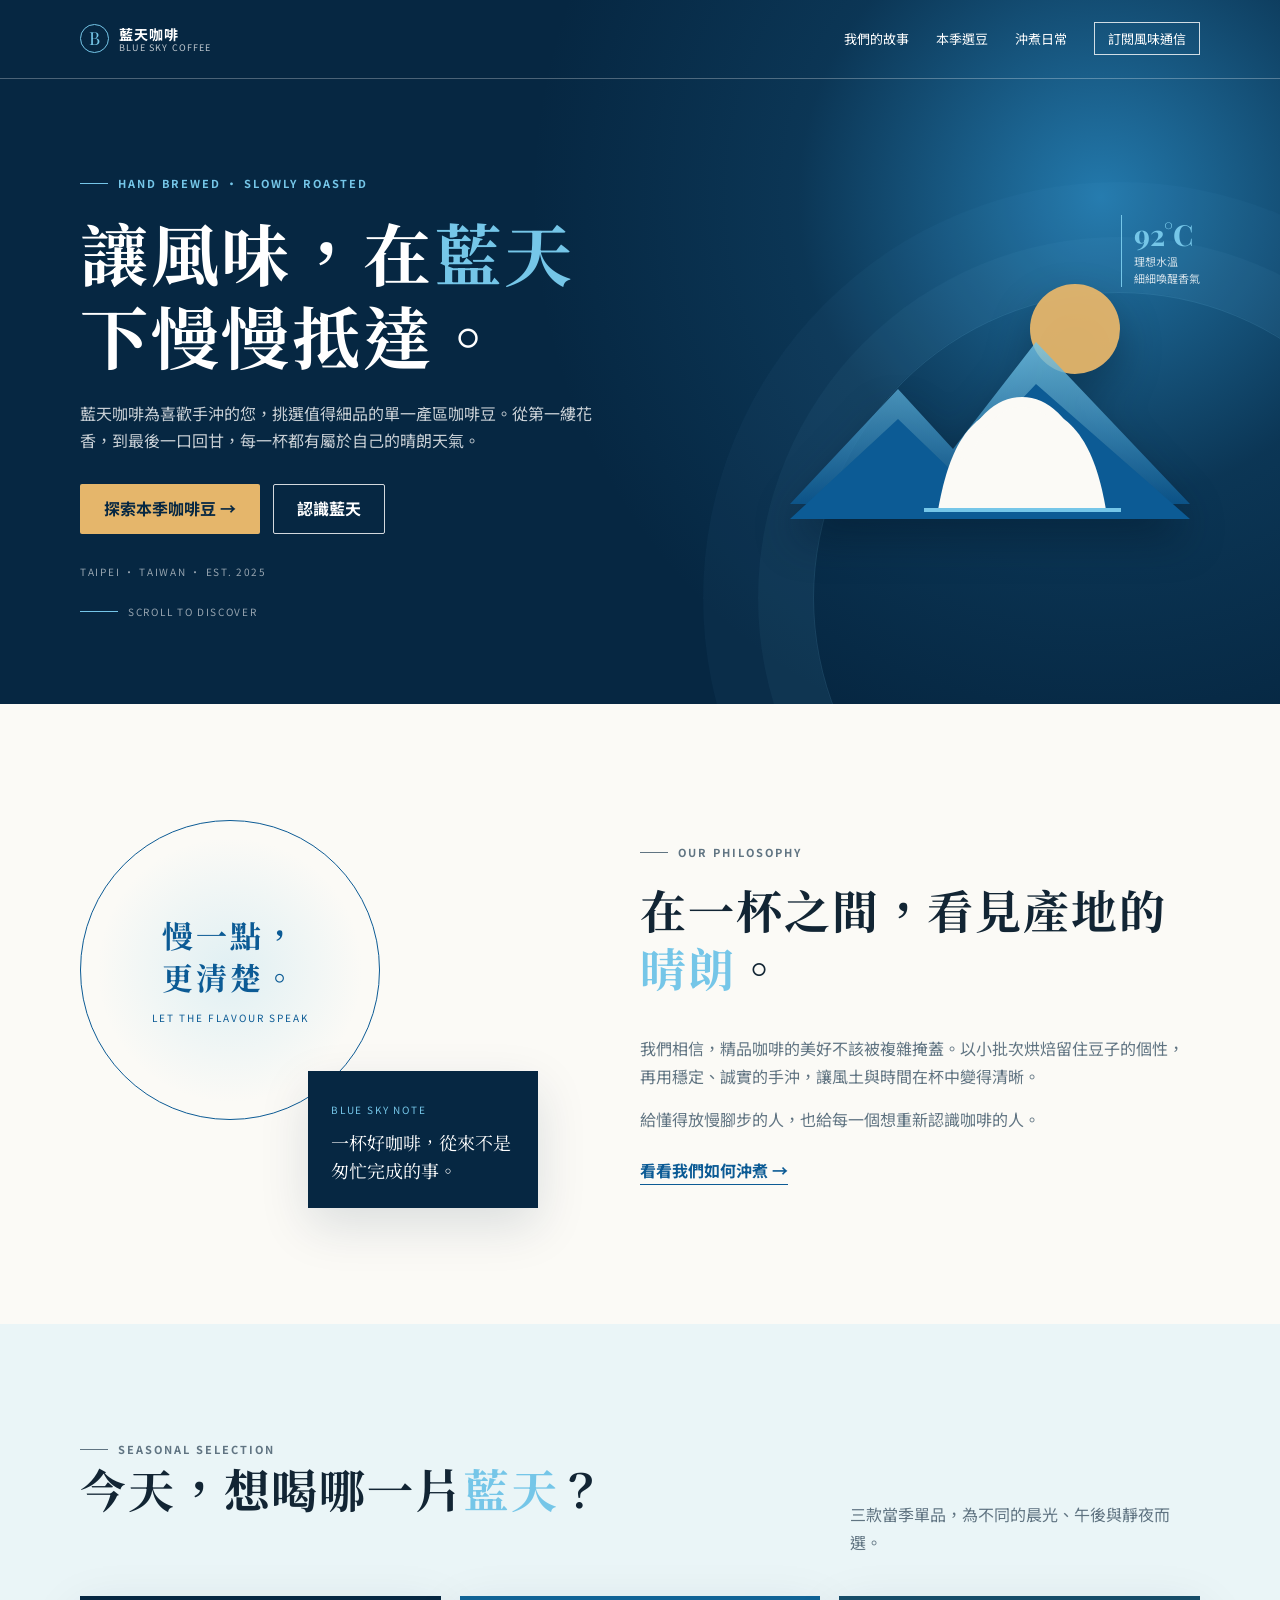
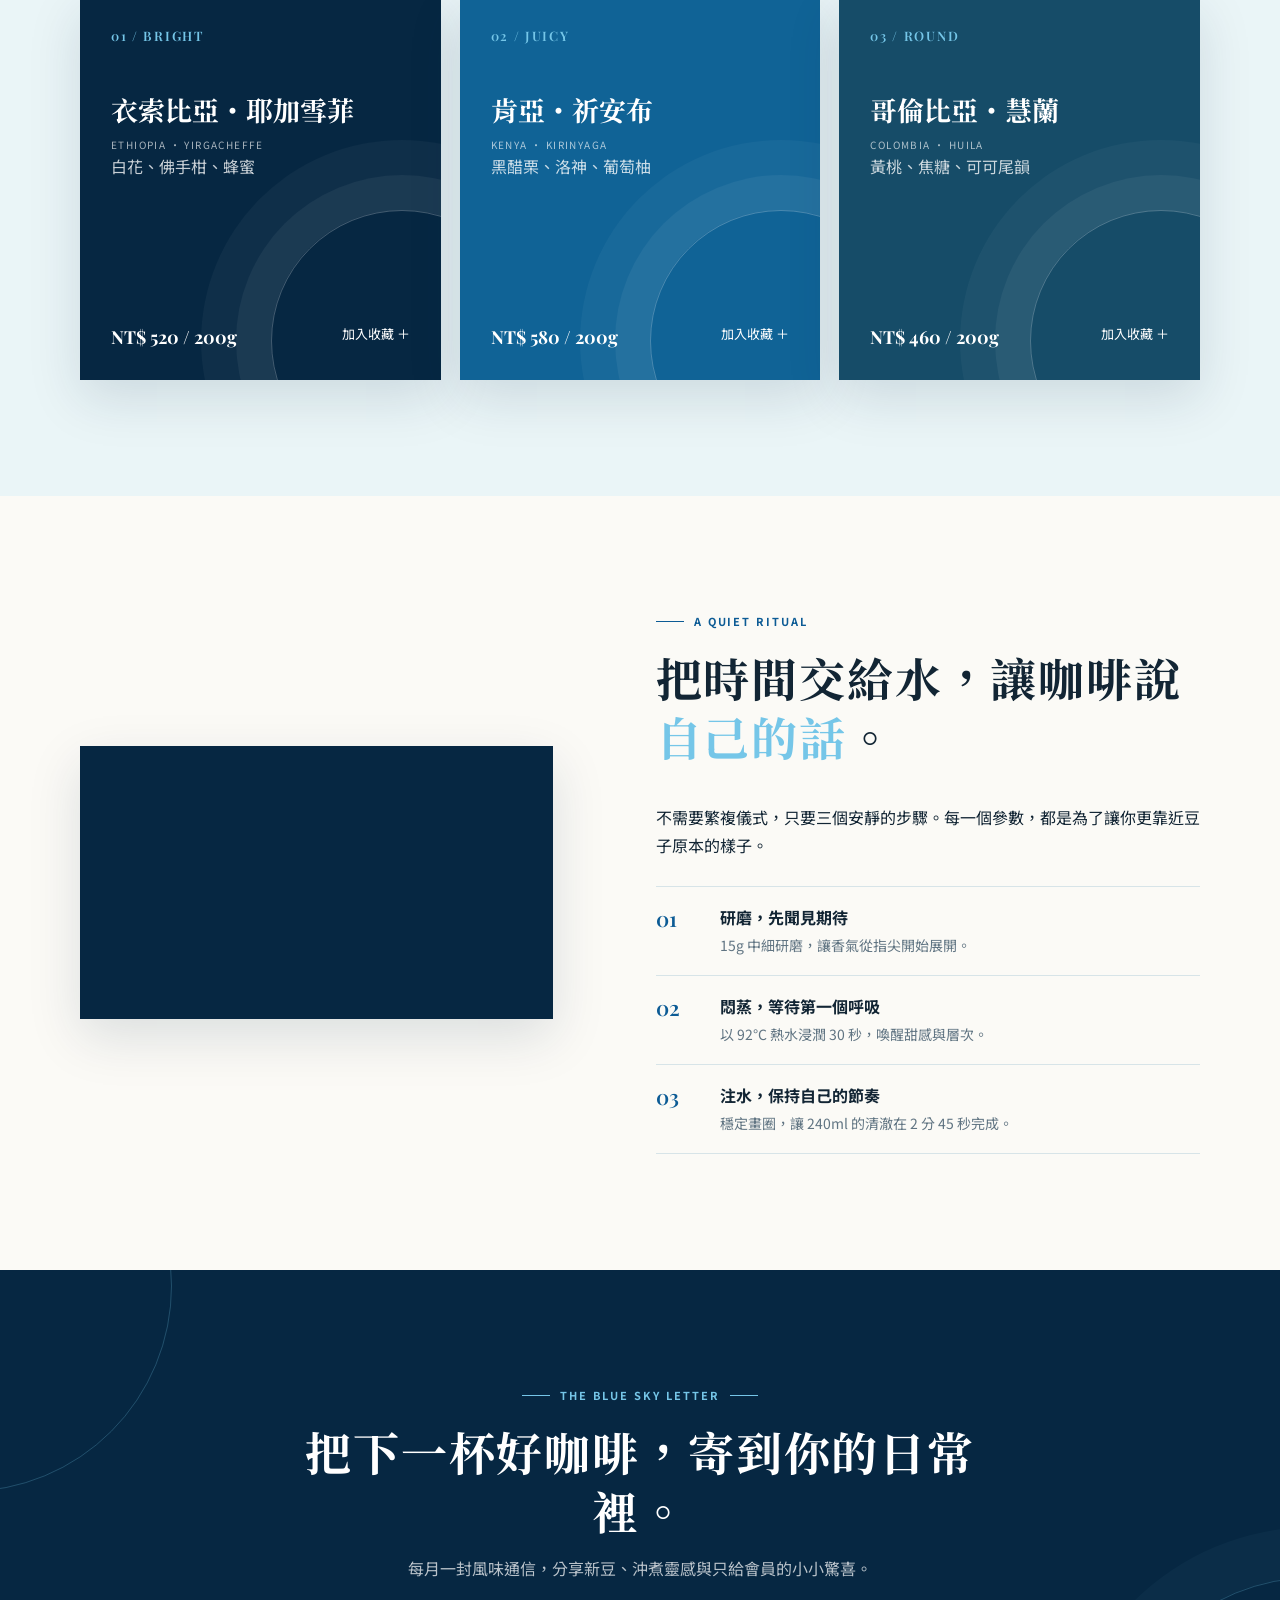
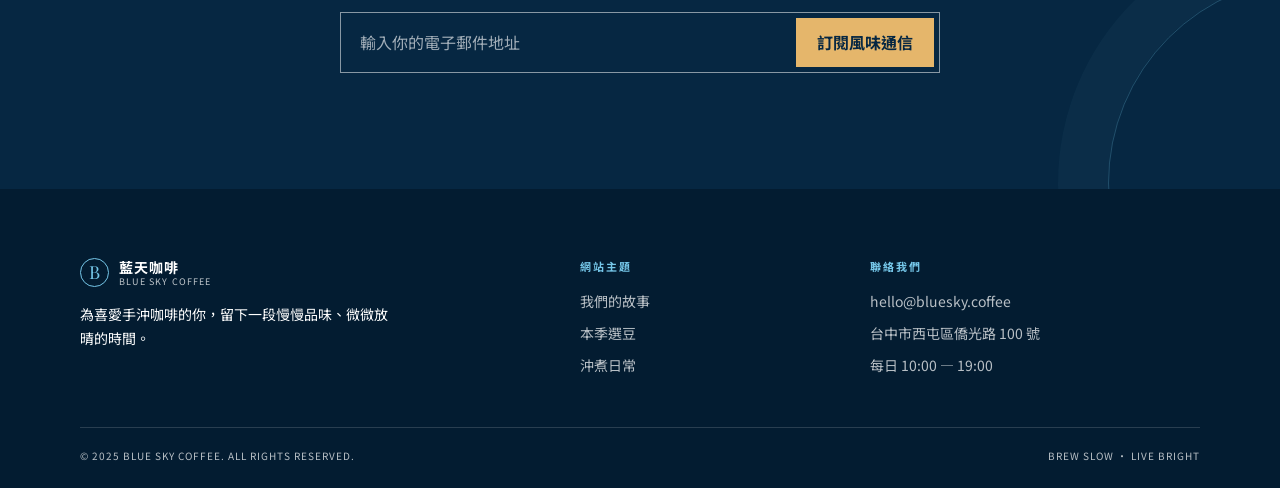
==== onepage3/index.html @ fba428c6 "Initial commit" ====
<!doctype html>
<html lang="zh-Hant">
<head>
  <meta charset="UTF-8">
  <meta name="viewport" content="width=device-width, initial-scale=1.0">
  <meta name="description" content="藍天咖啡，為手沖咖啡愛好者挑選當季精品咖啡豆，讓每一杯都清澈、明亮、值得細品。">
  <title>藍天咖啡｜讓風味，慢慢抵達</title>
  <link rel="preconnect" href="https://fonts.googleapis.com">
  <link rel="preconnect" href="https://fonts.gstatic.com" crossorigin>
  <link href="https://fonts.googleapis.com/css2?family=Noto+Sans+TC:wght@400;500;700&family=Noto+Serif+TC:wght@600;700;900&family=Playfair+Display:wght@600;700&display=swap" rel="stylesheet">
  <style>
    :root{--navy:#062742;--blue:#0c5b95;--sky:#75c6e8;--mist:#eaf5f7;--cream:#fbfaf6;--ink:#122534;--muted:#607482;--line:#d7e4e8;--sand:#e5b66b;--shadow:0 18px 50px rgba(6,39,66,.13)}
    *{box-sizing:border-box} html{scroll-behavior:smooth} body{margin:0;background:var(--cream);color:var(--ink);font-family:"Noto Sans TC",sans-serif;font-size:16px;line-height:1.7} a{color:inherit;text-decoration:none} button,input{font:inherit} button{cursor:pointer} .wrap{width:min(1120px,calc(100% - 48px));margin:auto} :focus-visible{outline:3px solid var(--sky);outline-offset:4px}
    header{position:absolute;z-index:10;top:0;left:0;width:100%;border-bottom:1px solid rgba(255,255,255,.28)} nav{height:78px;display:flex;align-items:center;justify-content:space-between;gap:25px}.brand{display:flex;align-items:center;gap:10px;color:#fff;line-height:1.2}.brand-mark{display:grid;place-items:center;width:29px;height:29px;border:1px solid var(--sky);border-radius:50%;font-family:"Playfair Display",serif;color:var(--sky);font-size:18px}.brand strong{font-size:14px;letter-spacing:.08em}.brand small{display:block;font-size:9px;letter-spacing:.13em;color:rgba(255,255,255,.75)}.nav-links{display:flex;align-items:center;gap:27px;list-style:none;margin:0;padding:0;color:#fff;font-size:13px}.nav-links a:not(.nav-cta){position:relative}.nav-links a:not(.nav-cta):after{content:"";position:absolute;right:0;bottom:-7px;width:0;height:1px;background:var(--sky);transition:width .25s}.nav-links a:not(.nav-cta):hover:after{width:100%;left:0}.nav-cta{border:1px solid rgba(255,255,255,.8);padding:6px 13px;transition:.25s}.nav-cta:hover{background:#fff;color:var(--navy)}.menu-toggle{display:none;border:0;background:transparent;color:#fff;font-size:25px}
    .hero{min-height:704px;padding:122px 0 72px;background:radial-gradient(circle at 86% 28%,#2379ac 0,rgba(35,121,172,.18) 25%,transparent 47%),var(--navy);color:#fff;overflow:hidden;position:relative}.hero:after{content:"";position:absolute;right:-145px;bottom:-200px;width:610px;height:610px;border:1px solid rgba(117,198,232,.16);border-radius:50%;box-shadow:0 0 0 55px rgba(117,198,232,.05),0 0 0 110px rgba(117,198,232,.035)}.hero-grid{display:grid;grid-template-columns:1.02fr .98fr;align-items:center;gap:45px;min-height:510px;position:relative;z-index:1}.eyebrow{display:flex;align-items:center;gap:10px;margin:0 0 18px;color:var(--blue);font-size:11px;font-weight:700;letter-spacing:.18em}.eyebrow:before{content:"";width:28px;height:1px;background:currentColor}.hero .eyebrow{color:var(--sky)}h1,h2,h3,p{margin-top:0}.hero h1{max-width:650px;margin-bottom:23px;font-family:"Noto Serif TC",serif;font-size:clamp(42px,5.5vw,68px);line-height:1.22;letter-spacing:.04em}.sky-text{color:var(--sky)}.hero-lede{max-width:535px;color:rgba(255,255,255,.78);margin-bottom:30px}.hero-actions{display:flex;flex-wrap:wrap;gap:13px}.button{display:inline-flex;justify-content:center;align-items:center;min-height:50px;padding:10px 23px;border:1px solid transparent;border-radius:2px;font-weight:700;transition:transform .2s,background .2s,color .2s}.button:hover{transform:translateY(-2px)}.button.primary{background:var(--sand);color:var(--navy)}.button.secondary{border-color:rgba(255,255,255,.82);color:#fff}.button.secondary:hover{background:#fff;color:var(--navy)}.origin{margin:29px 0 0;color:rgba(255,255,255,.58);font-size:10px;letter-spacing:.17em}.scroll-note{position:absolute;bottom:2px;display:flex;align-items:center;gap:10px;color:rgba(255,255,255,.58);font-size:10px;letter-spacing:.17em}.scroll-note:before{content:"";width:38px;height:1px;background:var(--sky)}.hero-art{height:420px;position:relative}.hero-art img{position:absolute;width:400px;height:300px;right:10px;bottom:28px;object-fit:contain;filter:drop-shadow(0 20px 20px rgba(1,19,34,.38));}.temp-note{position:absolute;right:0;top:48px;border-left:1px solid var(--sky);padding-left:12px;color:rgba(255,255,255,.8);font-size:11px;line-height:1.55}.temp-note b{font:700 29px "Playfair Display",serif;color:var(--sky)}
    section:not(.hero){padding:116px 0}.section-title{font:700 clamp(30px,4vw,46px)/1.28 "Noto Serif TC",serif;letter-spacing:.04em}.story-grid,.brew-grid{display:grid;grid-template-columns:.9fr 1.1fr;align-items:center;gap:clamp(45px,8vw,105px)}.seal-stage{height:388px;position:relative}.seal{display:grid;place-content:center;width:300px;height:300px;border:1px solid var(--blue);border-radius:50%;background:radial-gradient(circle,rgba(117,198,232,.2),transparent 63%);color:var(--blue);text-align:center}.seal b{font:700 31px/1.35 "Noto Serif TC",serif;letter-spacing:.1em}.seal span{margin-top:12px;font-size:10px;letter-spacing:.2em}.sky-note{position:absolute;right:0;bottom:0;width:230px;padding:23px;background:var(--navy);color:#fff;box-shadow:var(--shadow)}.sky-note small{color:var(--sky);font-size:10px;letter-spacing:.18em}.sky-note p{margin:8px 0 0;font-family:"Noto Serif TC",serif;font-size:18px;line-height:1.55}.story-copy p{color:var(--muted)}.text-link{display:inline-block;margin-top:8px;color:var(--blue);font-weight:700;border-bottom:1px solid currentColor}
    .coffee{background:var(--mist)}.title-row{display:flex;align-items:end;justify-content:space-between;gap:28px;margin-bottom:40px}.title-row p{max-width:350px;margin:0;color:var(--muted)}.coffee-grid{display:grid;grid-template-columns:repeat(3,1fr);gap:19px}.coffee-card{position:relative;isolation:isolate;overflow:hidden;display:flex;flex-direction:column;min-height:384px;padding:31px;background:var(--navy);color:#fff;box-shadow:var(--shadow)}.coffee-card:nth-child(2){background:#106396}.coffee-card:nth-child(3){background:#164c68}.coffee-card:after{content:"";position:absolute;z-index:-1;right:-92px;bottom:-92px;width:260px;height:260px;border:1px solid rgba(255,255,255,.24);border-radius:50%;box-shadow:0 0 0 35px rgba(255,255,255,.05),0 0 0 70px rgba(255,255,255,.035)}.coffee-number{font:600 13px "Playfair Display",serif;letter-spacing:.13em;color:var(--sky)}.coffee-card h3{margin:48px 0 8px;font:700 27px/1.35 "Noto Serif TC",serif}.region{font-size:10px;letter-spacing:.14em;color:rgba(255,255,255,.65)}.flavour{color:rgba(255,255,255,.78)}.card-bottom{display:flex;align-items:end;justify-content:space-between;gap:10px;margin-top:auto}.price{font:700 18px "Playfair Display",serif}.favorite{border:0;background:transparent;padding:4px 0;color:#fff;font-size:13px;transition:color .2s}.favorite:hover{color:var(--sand)}
    .brew-grid{grid-template-columns:.93fr 1.07fr}.video-wrap{aspect-ratio:560/315;background:var(--navy);box-shadow:var(--shadow)}.video-wrap iframe{width:100%;height:100%;border:0}.steps{list-style:none;margin:27px 0 0;padding:0;border-top:1px solid var(--line)}.steps li{display:grid;grid-template-columns:48px 1fr;gap:16px;padding:17px 0;border-bottom:1px solid var(--line)}.step-no{font:600 21px "Playfair Display",serif;color:var(--blue)}.steps h3{margin:0 0 3px;font-size:16px}.steps p{margin:0;color:var(--muted);font-size:14px}
    .visit{position:relative;overflow:hidden;background:var(--navy);color:#fff;text-align:center}.visit:before,.visit:after{content:"";position:absolute;width:410px;height:410px;border:1px solid rgba(117,198,232,.25);border-radius:50%}.visit:before{left:-240px;top:-190px}.visit:after{right:-240px;bottom:-200px;box-shadow:0 0 0 50px rgba(117,198,232,.04)}.visit .wrap{position:relative;z-index:1;max-width:720px}.visit .eyebrow{justify-content:center;color:var(--sky)}.visit .eyebrow:after{content:"";width:28px;height:1px;background:currentColor}.visit h2{margin-bottom:15px}.visit p{color:rgba(255,255,255,.72)}.subscribe-form{display:flex;margin:30px auto 0;max-width:600px;padding:5px;border:1px solid rgba(255,255,255,.52)}.subscribe-form input{flex:1;min-width:0;border:0;background:transparent;padding:11px 14px;color:#fff;outline:0}.subscribe-form input::placeholder{color:rgba(255,255,255,.62)}.subscribe-form button{border:0;background:var(--sand);padding:10px 21px;color:var(--navy);font-weight:700}
    footer{background:#031c31;color:rgba(255,255,255,.72);padding:68px 0 24px}.footer-grid{display:grid;grid-template-columns:1.5fr .8fr 1.1fr;gap:50px}.footer-brand{color:#fff}.footer-brand .brand{margin-bottom:16px}.footer-brand p{max-width:310px;font-size:14px}.footer-title{margin:0 0 14px;color:var(--sky);font-size:11px;font-weight:700;letter-spacing:.18em}.footer-links{display:grid;gap:8px;font-size:14px}.footer-links a:hover{color:var(--sky)}.footer-base{display:flex;justify-content:space-between;gap:16px;margin-top:49px;padding-top:19px;border-top:1px solid rgba(255,255,255,.15);font-size:10px;letter-spacing:.1em}.toast{position:fixed;z-index:20;right:22px;bottom:22px;max-width:min(360px,calc(100% - 44px));border-left:3px solid var(--sand);padding:13px 17px;background:var(--navy);color:#fff;box-shadow:var(--shadow);opacity:0;transform:translateY(12px);pointer-events:none;transition:.25s}.toast.show{opacity:1;transform:none}.reveal{opacity:0;transform:translateY(18px);transition:opacity .65s ease,transform .65s ease}.reveal.visible{opacity:1;transform:none}
    @media(max-width:820px){.menu-toggle{display:block}.nav-links{position:absolute;top:78px;left:0;width:100%;max-height:0;overflow:hidden;display:block;background:#05233c;transition:max-height .3s}.nav-links.open{max-height:300px}.nav-links li{border-bottom:1px solid rgba(255,255,255,.1)}.nav-links a{display:block;padding:13px 24px}.nav-links .nav-cta{margin:10px 24px}.hero{min-height:710px}.hero-grid{grid-template-columns:1fr;padding-top:25px}.hero-art{height:225px}.hero-art img{width:320px;height:240px;right:50%;bottom:-12px;transform:translateX(50%)}.temp-note{right:8%;top:2px}.scroll-note{display:none}.story-grid,.brew-grid{grid-template-columns:1fr;gap:45px}.coffee-grid{grid-template-columns:repeat(2,1fr)}.coffee-card:nth-child(3){grid-column:span 2}.footer-grid{grid-template-columns:1fr 1fr}.footer-brand{grid-column:span 2}}
    @media(max-width:560px){.wrap{width:calc(100% - 34px)}.brand strong{font-size:13px}.hero{min-height:680px;padding-top:105px}.hero h1{font-size:40px}.hero-lede{font-size:14px}.hero-art{height:185px}.hero-art img{width:270px;height:205px}.temp-note{display:none}section:not(.hero){padding:76px 0}.seal-stage{height:310px}.seal{width:245px;height:245px}.seal b{font-size:25px}.sky-note{width:185px;padding:17px}.sky-note p{font-size:15px}.title-row{display:block;margin-bottom:28px}.title-row p{margin-top:14px}.coffee-grid{grid-template-columns:1fr}.coffee-card,.coffee-card:nth-child(3){grid-column:auto;min-height:330px}.video-wrap{margin:0 -17px}.subscribe-form{flex-direction:column;gap:5px}.subscribe-form input,.subscribe-form button{width:100%;min-height:48px}.footer-grid{grid-template-columns:1fr;gap:30px}.footer-brand{grid-column:auto}.footer-base{display:block;line-height:2}.footer-base span{display:block}}
    @media(prefers-reduced-motion:reduce){html{scroll-behavior:auto}.reveal{opacity:1;transform:none;transition:none}*,*:before,*:after{transition-duration:.01ms!important;animation-duration:.01ms!important}}
  </style>
</head>
<body>
  <header id="top"><nav class="wrap" aria-label="主要導覽"><a class="brand" href="#top" aria-label="回到藍天咖啡首頁"><span class="brand-mark">B</span><span><strong>藍天咖啡</strong><small>BLUE SKY COFFEE</small></span></a><button class="menu-toggle" type="button" aria-label="開啟導覽選單" aria-controls="navLinks" aria-expanded="false">☰</button><ul class="nav-links" id="navLinks"><li><a href="#story">我們的故事</a></li><li><a href="#coffee">本季選豆</a></li><li><a href="#brew">沖煮日常</a></li><li><a class="nav-cta" href="#visit">訂閱風味通信</a></li></ul></nav></header>
  <main>
    <section class="hero" aria-labelledby="heroTitle"><div class="wrap hero-grid"><div><p class="eyebrow">HAND BREWED · SLOWLY ROASTED</p><h1 id="heroTitle">讓風味，在<span class="sky-text">藍天</span>下慢慢抵達。</h1><p class="hero-lede">藍天咖啡為喜歡手沖的您，挑選值得細品的單一產區咖啡豆。從第一縷花香，到最後一口回甘，每一杯都有屬於自己的晴朗天氣。</p><div class="hero-actions"><a class="button primary" href="#coffee">探索本季咖啡豆 →</a><a class="button secondary" href="#story">認識藍天</a></div><p class="origin">TAIPEI · TAIWAN · EST. 2025</p></div><div class="hero-art" aria-hidden="true"><img alt="" src="data:image/svg+xml,%3Csvg xmlns='http://www.w3.org/2000/svg' viewBox='0 0 400 300'%3E%3Cdefs%3E%3ClinearGradient id='g' x1='0' x2='0' y1='0' y2='1'%3E%3Cstop stop-color='%2375c6e8'/%3E%3Cstop offset='1' stop-color='%230c5b95'/%3E%3C/linearGradient%3E%3C/defs%3E%3Ccircle cx='285' cy='70' r='45' fill='%23e5b66b' opacity='.95'/%3E%3Cpath d='M0 245 108 130l55 60 83-107 154 162z' fill='url(%23g)' opacity='.8'/%3E%3Cpath d='M0 260 108 160l55 53 83-88 154 135z' fill='%230c5b95'/%3E%3Cpath d='M148 251c10-55 28-104 84-104s75 51 84 104z' fill='%23fbfaf6'/%3E%3Cpath d='M174 200c13-37 34-57 58-57s44 20 58 57' fill='none' stroke='%23fbfaf6' stroke-width='10'/%3E%3Cpath d='M134 251h197' stroke='%2375c6e8' stroke-width='4'/%3E%3C/svg%3E"><div class="temp-note"><b>92°C</b><br>理想水溫<br>細細喚醒香氣</div></div><p class="scroll-note">SCROLL TO DISCOVER</p></div></section>
    <section id="story"><div class="wrap story-grid"><div class="seal-stage reveal"><div class="seal"><b>慢一點，<br>更清楚。</b><span>LET THE FLAVOUR SPEAK</span></div><div class="sky-note"><small>BLUE SKY NOTE</small><p>一杯好咖啡，從來不是匆忙完成的事。</p></div></div><div class="story-copy reveal"><p class="eyebrow">OUR PHILOSOPHY</p><h2 class="section-title">在一杯之間，看見產地的<span class="sky-text">晴朗</span>。</h2><p>我們相信，精品咖啡的美好不該被複雜掩蓋。以小批次烘焙留住豆子的個性，再用穩定、誠實的手沖，讓風土與時間在杯中變得清晰。</p><p>給懂得放慢腳步的人，也給每一個想重新認識咖啡的人。</p><a class="text-link" href="#brew">看看我們如何沖煮 →</a></div></div></section>
    <section class="coffee" id="coffee"><div class="wrap"><div class="title-row reveal"><div><p class="eyebrow">SEASONAL SELECTION</p><h2 class="section-title">今天，想喝哪一片<span class="sky-text">藍天</span>？</h2></div><p>三款當季單品，為不同的晨光、午後與靜夜而選。</p></div><div class="coffee-grid"><article class="coffee-card reveal"><span class="coffee-number">01 / BRIGHT</span><h3>衣索比亞・耶加雪菲</h3><span class="region">ETHIOPIA · YIRGACHEFFE</span><p class="flavour">白花、佛手柑、蜂蜜</p><div class="card-bottom"><span class="price">NT$ 520 / 200g</span><button class="favorite" type="button" data-coffee="衣索比亞・耶加雪菲" aria-label="將衣索比亞・耶加雪菲加入收藏">加入收藏 ＋</button></div></article><article class="coffee-card reveal"><span class="coffee-number">02 / JUICY</span><h3>肯亞・祈安布</h3><span class="region">KENYA · KIRINYAGA</span><p class="flavour">黑醋栗、洛神、葡萄柚</p><div class="card-bottom"><span class="price">NT$ 580 / 200g</span><button class="favorite" type="button" data-coffee="肯亞・祈安布" aria-label="將肯亞・祈安布加入收藏">加入收藏 ＋</button></div></article><article class="coffee-card reveal"><span class="coffee-number">03 / ROUND</span><h3>哥倫比亞・慧蘭</h3><span class="region">COLOMBIA · HUILA</span><p class="flavour">黃桃、焦糖、可可尾韻</p><div class="card-bottom"><span class="price">NT$ 460 / 200g</span><button class="favorite" type="button" data-coffee="哥倫比亞・慧蘭" aria-label="將哥倫比亞・慧蘭加入收藏">加入收藏 ＋</button></div></article></div></div></section>
    <section id="brew"><div class="wrap brew-grid"><div class="video-wrap reveal"><iframe src="https://www.youtube.com/embed/hMOYa4EBntI" title="藍天咖啡手沖日常影片" allowfullscreen></iframe></div><div class="reveal"><p class="eyebrow">A QUIET RITUAL</p><h2 class="section-title">把時間交給水，讓咖啡說<span class="sky-text">自己的話</span>。</h2><p>不需要繁複儀式，只要三個安靜的步驟。每一個參數，都是為了讓你更靠近豆子原本的樣子。</p><ol class="steps"><li><span class="step-no">01</span><div><h3>研磨，先聞見期待</h3><p>15g 中細研磨，讓香氣從指尖開始展開。</p></div></li><li><span class="step-no">02</span><div><h3>悶蒸，等待第一個呼吸</h3><p>以 92°C 熱水浸潤 30 秒，喚醒甜感與層次。</p></div></li><li><span class="step-no">03</span><div><h3>注水，保持自己的節奏</h3><p>穩定畫圈，讓 240ml 的清澈在 2 分 45 秒完成。</p></div></li></ol></div></div></section>
    <section class="visit" id="visit"><div class="wrap reveal"><p class="eyebrow">THE BLUE SKY LETTER</p><h2 class="section-title">把下一杯好咖啡，寄到你的日常裡。</h2><p>每月一封風味通信，分享新豆、沖煮靈感與只給會員的小小驚喜。</p><form class="subscribe-form" id="subscribeForm"><input type="email" required aria-label="電子郵件地址" placeholder="輸入你的電子郵件地址"><button type="submit">訂閱風味通信</button></form></div></section>
  </main>
  <footer><div class="wrap"><div class="footer-grid"><div class="footer-brand"><div class="brand"><span class="brand-mark">B</span><span><strong>藍天咖啡</strong><small>BLUE SKY COFFEE</small></span></div><p>為喜愛手沖咖啡的你，留下一段慢慢品味、微微放晴的時間。</p></div><div><p class="footer-title">網站主題</p><div class="footer-links"><a href="#story">我們的故事</a><a href="#coffee">本季選豆</a><a href="#brew">沖煮日常</a></div></div><div><p class="footer-title">聯絡我們</p><div class="footer-links"><a href="mailto:hello@bluesky.coffee">hello@bluesky.coffee</a><a href="https://www.google.com/maps/search/?api=1&amp;query=%E5%83%91%E5%85%89%E7%A7%91%E6%8A%80%E5%A4%A7%E5%AD%B8" target="_blank" rel="noopener">台中市西屯區僑光路 100 號</a><span>每日 10:00 — 19:00</span></div></div></div><div class="footer-base"><span>© 2025 BLUE SKY COFFEE. ALL RIGHTS RESERVED.</span><span>BREW SLOW · LIVE BRIGHT</span></div></div></footer>
  <div class="toast" id="toast" role="status" aria-live="polite"></div>
  <script>
    const toggle=document.querySelector('.menu-toggle'), links=document.querySelector('.nav-links');
    function closeMenu(){links.classList.remove('open');toggle.setAttribute('aria-expanded','false');toggle.setAttribute('aria-label','開啟導覽選單');toggle.textContent='☰'}
    toggle.addEventListener('click',()=>{const open=links.classList.toggle('open');toggle.setAttribute('aria-expanded',String(open));toggle.setAttribute('aria-label',open?'關閉導覽選單':'開啟導覽選單');toggle.textContent=open?'×':'☰'});
    document.querySelectorAll('.nav-links a').forEach(a=>a.addEventListener('click',closeMenu));
    const toast=document.querySelector('#toast'); let toastTimer;
    function showToast(message){clearTimeout(toastTimer);toast.textContent=message;toast.classList.add('show');toastTimer=setTimeout(()=>toast.classList.remove('show'),2600)}
    document.querySelectorAll('[data-coffee]').forEach(button=>button.addEventListener('click',()=>showToast(`已將「${button.dataset.coffee}」加入你的收藏。`)));
    document.querySelector('#subscribeForm').addEventListener('submit',event=>{event.preventDefault();event.currentTarget.reset();showToast('謝謝訂閱，下一封晴朗的風味通信即將寄出。')});
    const revealItems=document.querySelectorAll('.reveal'), reduced=matchMedia('(prefers-reduced-motion: reduce)').matches;
    if(reduced||!('IntersectionObserver' in window)){revealItems.forEach(el=>el.classList.add('visible'))}else{const observer=new IntersectionObserver(entries=>entries.forEach(entry=>{if(entry.isIntersecting){entry.target.classList.add('visible');observer.unobserve(entry.target)}}),{threshold:.12});revealItems.forEach(el=>observer.observe(el))}
  </script>
</body>
</html>
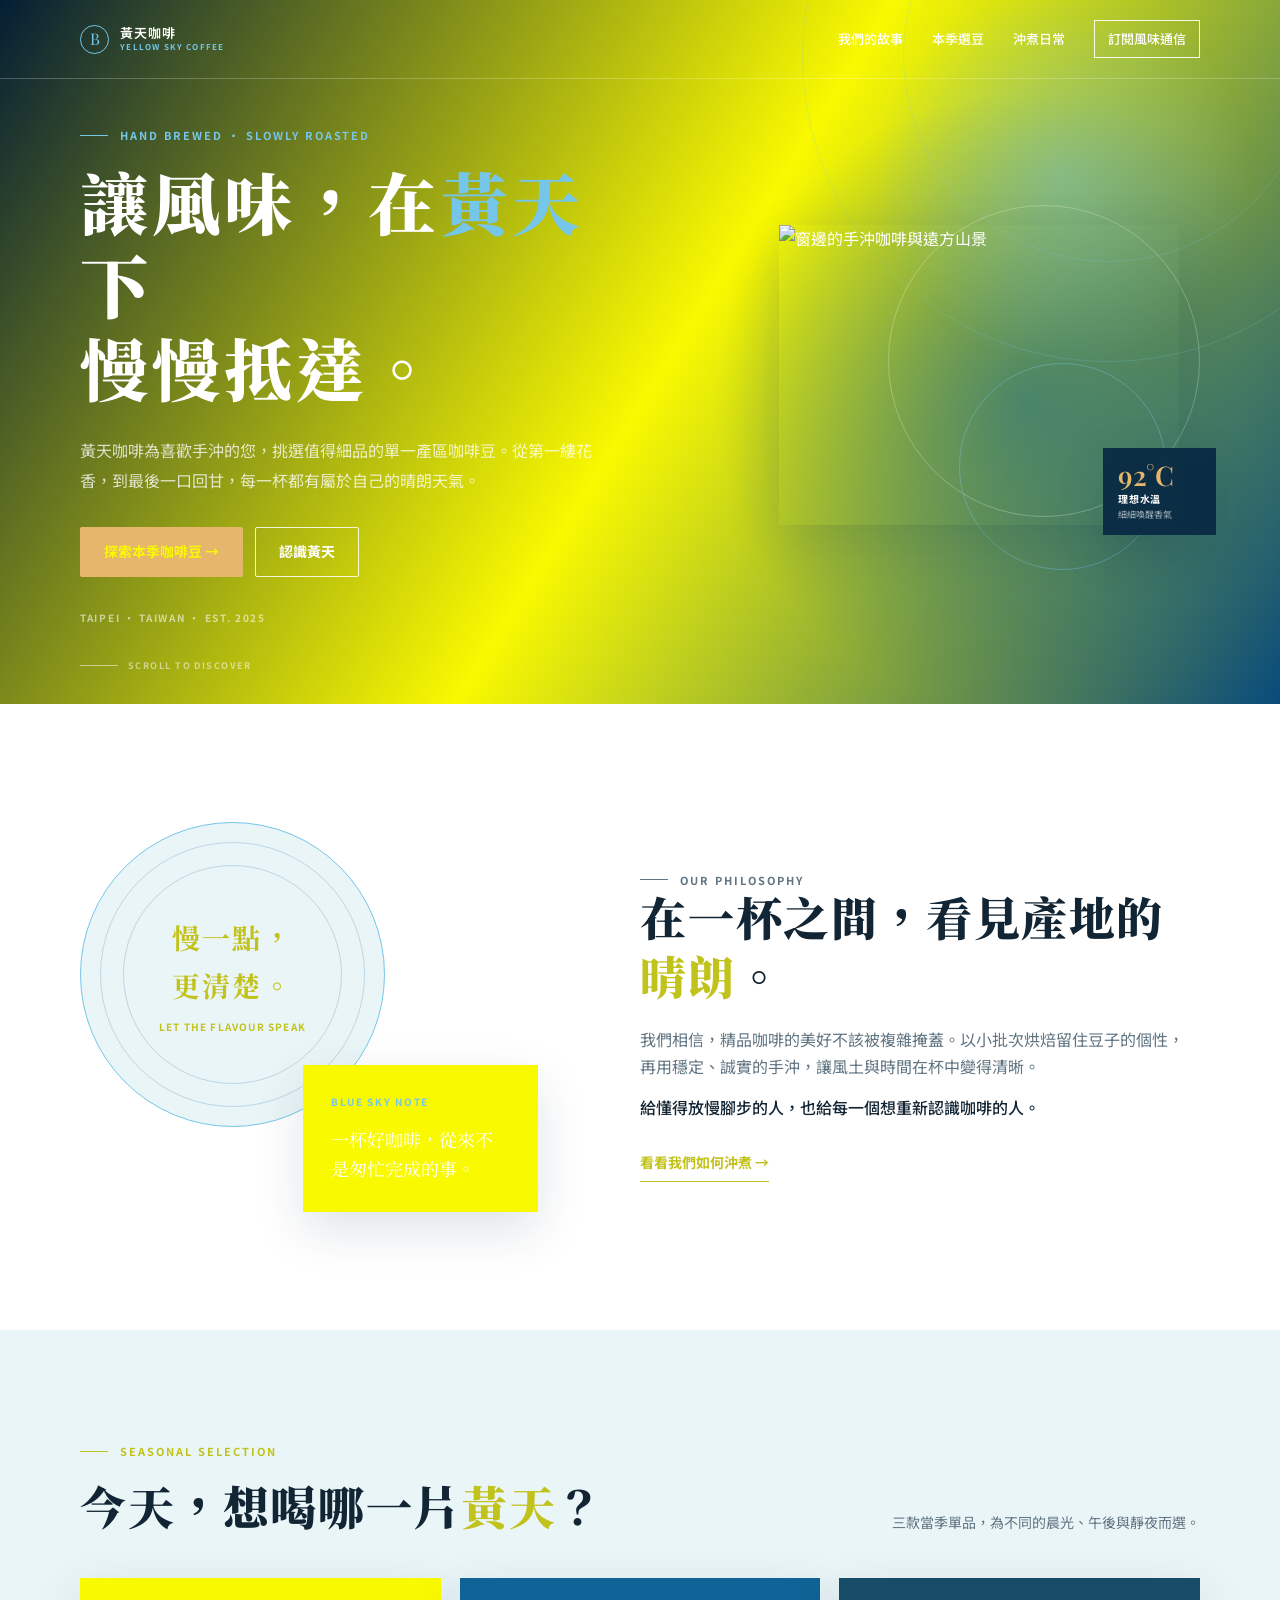
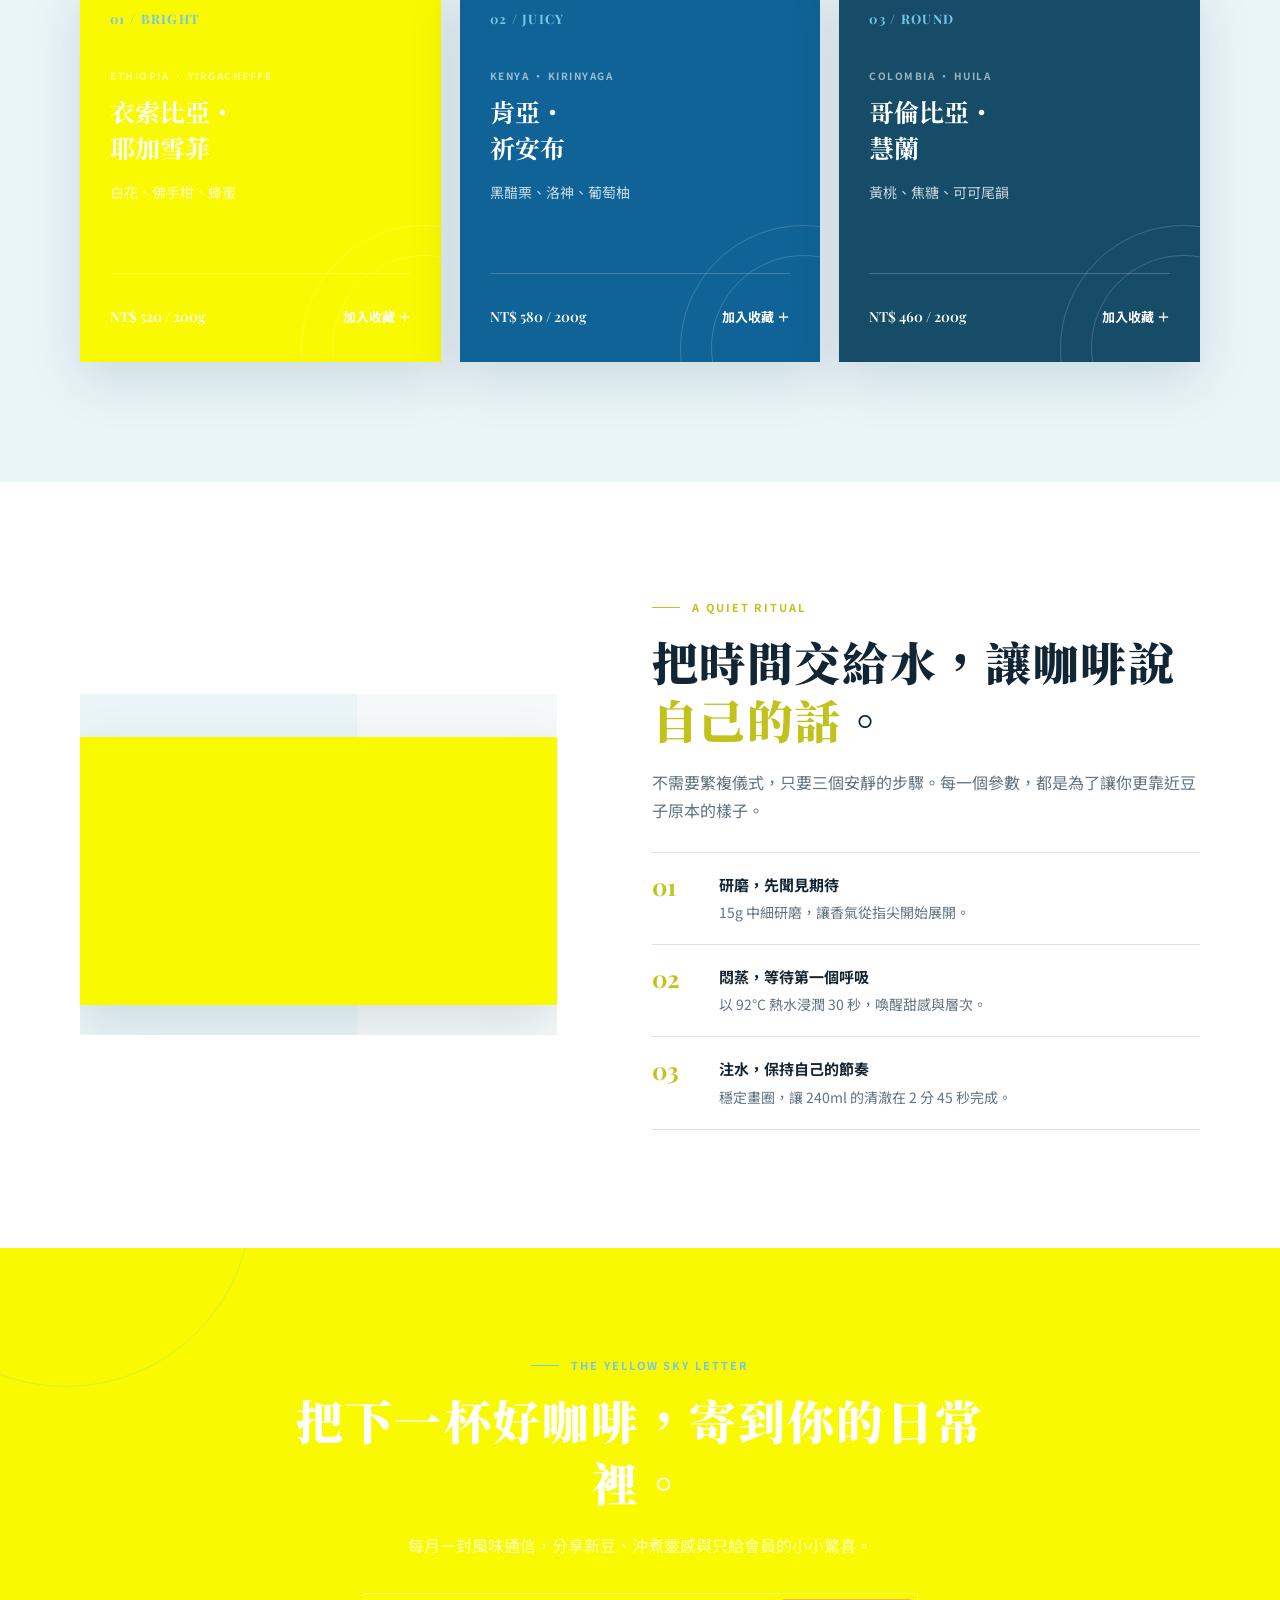
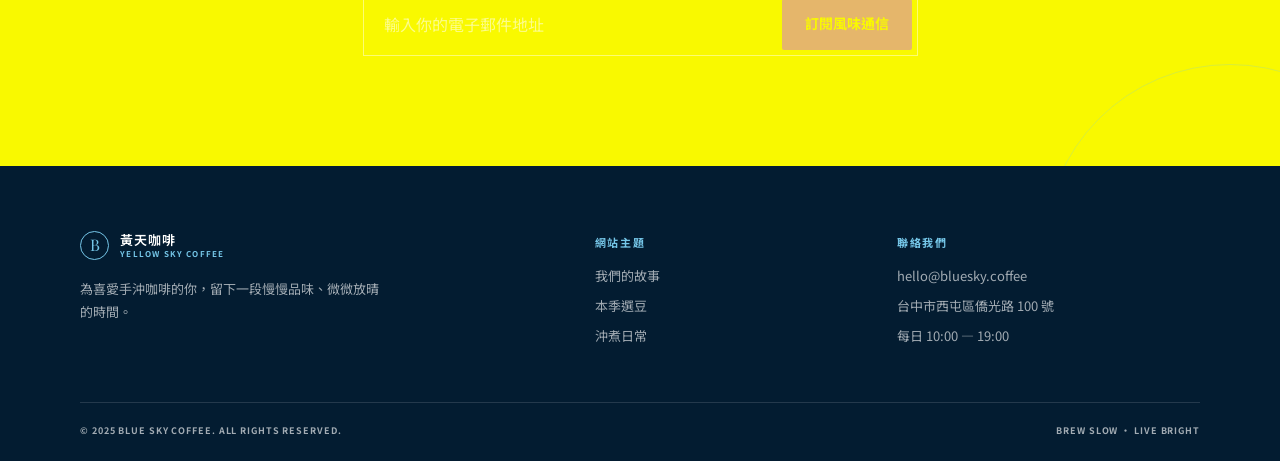
==== commit b82dd5be: "67" ====
--- a/onepage3/index.html
+++ b/onepage3/index.html
@@ -1,50 +1,525 @@
-<!doctype html>
+<!DOCTYPE html>
 <html lang="zh-Hant">
 <head>
   <meta charset="UTF-8">
   <meta name="viewport" content="width=device-width, initial-scale=1.0">
-  <meta name="description" content="藍天咖啡，為手沖咖啡愛好者挑選當季精品咖啡豆，讓每一杯都清澈、明亮、值得細品。">
-  <title>藍天咖啡｜讓風味，慢慢抵達</title>
+  <meta name="description" content="黃天咖啡，為手沖咖啡愛好者挑選當季精品咖啡豆，讓每一杯都清澈、明亮、值得細品。">
+  <title>黃天咖啡｜讓風味，慢慢抵達</title>
   <link rel="preconnect" href="https://fonts.googleapis.com">
   <link rel="preconnect" href="https://fonts.gstatic.com" crossorigin>
-  <link href="https://fonts.googleapis.com/css2?family=Noto+Sans+TC:wght@400;500;700&family=Noto+Serif+TC:wght@600;700;900&family=Playfair+Display:wght@600;700&display=swap" rel="stylesheet">
+  <link href="https://fonts.googleapis.com/css2?family=Noto+Sans+TC:wght@400;500;600;700&family=Noto+Serif+TC:wght@600;700;900&family=Playfair+Display:wght@600;700&display=swap" rel="stylesheet">
   <style>
-    :root{--navy:#062742;--blue:#0c5b95;--sky:#75c6e8;--mist:#eaf5f7;--cream:#fbfaf6;--ink:#122534;--muted:#607482;--line:#d7e4e8;--sand:#e5b66b;--shadow:0 18px 50px rgba(6,39,66,.13)}
-    *{box-sizing:border-box} html{scroll-behavior:smooth} body{margin:0;background:var(--cream);color:var(--ink);font-family:"Noto Sans TC",sans-serif;font-size:16px;line-height:1.7} a{color:inherit;text-decoration:none} button,input{font:inherit} button{cursor:pointer} .wrap{width:min(1120px,calc(100% - 48px));margin:auto} :focus-visible{outline:3px solid var(--sky);outline-offset:4px}
-    header{position:absolute;z-index:10;top:0;left:0;width:100%;border-bottom:1px solid rgba(255,255,255,.28)} nav{height:78px;display:flex;align-items:center;justify-content:space-between;gap:25px}.brand{display:flex;align-items:center;gap:10px;color:#fff;line-height:1.2}.brand-mark{display:grid;place-items:center;width:29px;height:29px;border:1px solid var(--sky);border-radius:50%;font-family:"Playfair Display",serif;color:var(--sky);font-size:18px}.brand strong{font-size:14px;letter-spacing:.08em}.brand small{display:block;font-size:9px;letter-spacing:.13em;color:rgba(255,255,255,.75)}.nav-links{display:flex;align-items:center;gap:27px;list-style:none;margin:0;padding:0;color:#fff;font-size:13px}.nav-links a:not(.nav-cta){position:relative}.nav-links a:not(.nav-cta):after{content:"";position:absolute;right:0;bottom:-7px;width:0;height:1px;background:var(--sky);transition:width .25s}.nav-links a:not(.nav-cta):hover:after{width:100%;left:0}.nav-cta{border:1px solid rgba(255,255,255,.8);padding:6px 13px;transition:.25s}.nav-cta:hover{background:#fff;color:var(--navy)}.menu-toggle{display:none;border:0;background:transparent;color:#fff;font-size:25px}
-    .hero{min-height:704px;padding:122px 0 72px;background:radial-gradient(circle at 86% 28%,#2379ac 0,rgba(35,121,172,.18) 25%,transparent 47%),var(--navy);color:#fff;overflow:hidden;position:relative}.hero:after{content:"";position:absolute;right:-145px;bottom:-200px;width:610px;height:610px;border:1px solid rgba(117,198,232,.16);border-radius:50%;box-shadow:0 0 0 55px rgba(117,198,232,.05),0 0 0 110px rgba(117,198,232,.035)}.hero-grid{display:grid;grid-template-columns:1.02fr .98fr;align-items:center;gap:45px;min-height:510px;position:relative;z-index:1}.eyebrow{display:flex;align-items:center;gap:10px;margin:0 0 18px;color:var(--blue);font-size:11px;font-weight:700;letter-spacing:.18em}.eyebrow:before{content:"";width:28px;height:1px;background:currentColor}.hero .eyebrow{color:var(--sky)}h1,h2,h3,p{margin-top:0}.hero h1{max-width:650px;margin-bottom:23px;font-family:"Noto Serif TC",serif;font-size:clamp(42px,5.5vw,68px);line-height:1.22;letter-spacing:.04em}.sky-text{color:var(--sky)}.hero-lede{max-width:535px;color:rgba(255,255,255,.78);margin-bottom:30px}.hero-actions{display:flex;flex-wrap:wrap;gap:13px}.button{display:inline-flex;justify-content:center;align-items:center;min-height:50px;padding:10px 23px;border:1px solid transparent;border-radius:2px;font-weight:700;transition:transform .2s,background .2s,color .2s}.button:hover{transform:translateY(-2px)}.button.primary{background:var(--sand);color:var(--navy)}.button.secondary{border-color:rgba(255,255,255,.82);color:#fff}.button.secondary:hover{background:#fff;color:var(--navy)}.origin{margin:29px 0 0;color:rgba(255,255,255,.58);font-size:10px;letter-spacing:.17em}.scroll-note{position:absolute;bottom:2px;display:flex;align-items:center;gap:10px;color:rgba(255,255,255,.58);font-size:10px;letter-spacing:.17em}.scroll-note:before{content:"";width:38px;height:1px;background:var(--sky)}.hero-art{height:420px;position:relative}.hero-art img{position:absolute;width:400px;height:300px;right:10px;bottom:28px;object-fit:contain;filter:drop-shadow(0 20px 20px rgba(1,19,34,.38));}.temp-note{position:absolute;right:0;top:48px;border-left:1px solid var(--sky);padding-left:12px;color:rgba(255,255,255,.8);font-size:11px;line-height:1.55}.temp-note b{font:700 29px "Playfair Display",serif;color:var(--sky)}
-    section:not(.hero){padding:116px 0}.section-title{font:700 clamp(30px,4vw,46px)/1.28 "Noto Serif TC",serif;letter-spacing:.04em}.story-grid,.brew-grid{display:grid;grid-template-columns:.9fr 1.1fr;align-items:center;gap:clamp(45px,8vw,105px)}.seal-stage{height:388px;position:relative}.seal{display:grid;place-content:center;width:300px;height:300px;border:1px solid var(--blue);border-radius:50%;background:radial-gradient(circle,rgba(117,198,232,.2),transparent 63%);color:var(--blue);text-align:center}.seal b{font:700 31px/1.35 "Noto Serif TC",serif;letter-spacing:.1em}.seal span{margin-top:12px;font-size:10px;letter-spacing:.2em}.sky-note{position:absolute;right:0;bottom:0;width:230px;padding:23px;background:var(--navy);color:#fff;box-shadow:var(--shadow)}.sky-note small{color:var(--sky);font-size:10px;letter-spacing:.18em}.sky-note p{margin:8px 0 0;font-family:"Noto Serif TC",serif;font-size:18px;line-height:1.55}.story-copy p{color:var(--muted)}.text-link{display:inline-block;margin-top:8px;color:var(--blue);font-weight:700;border-bottom:1px solid currentColor}
-    .coffee{background:var(--mist)}.title-row{display:flex;align-items:end;justify-content:space-between;gap:28px;margin-bottom:40px}.title-row p{max-width:350px;margin:0;color:var(--muted)}.coffee-grid{display:grid;grid-template-columns:repeat(3,1fr);gap:19px}.coffee-card{position:relative;isolation:isolate;overflow:hidden;display:flex;flex-direction:column;min-height:384px;padding:31px;background:var(--navy);color:#fff;box-shadow:var(--shadow)}.coffee-card:nth-child(2){background:#106396}.coffee-card:nth-child(3){background:#164c68}.coffee-card:after{content:"";position:absolute;z-index:-1;right:-92px;bottom:-92px;width:260px;height:260px;border:1px solid rgba(255,255,255,.24);border-radius:50%;box-shadow:0 0 0 35px rgba(255,255,255,.05),0 0 0 70px rgba(255,255,255,.035)}.coffee-number{font:600 13px "Playfair Display",serif;letter-spacing:.13em;color:var(--sky)}.coffee-card h3{margin:48px 0 8px;font:700 27px/1.35 "Noto Serif TC",serif}.region{font-size:10px;letter-spacing:.14em;color:rgba(255,255,255,.65)}.flavour{color:rgba(255,255,255,.78)}.card-bottom{display:flex;align-items:end;justify-content:space-between;gap:10px;margin-top:auto}.price{font:700 18px "Playfair Display",serif}.favorite{border:0;background:transparent;padding:4px 0;color:#fff;font-size:13px;transition:color .2s}.favorite:hover{color:var(--sand)}
-    .brew-grid{grid-template-columns:.93fr 1.07fr}.video-wrap{aspect-ratio:560/315;background:var(--navy);box-shadow:var(--shadow)}.video-wrap iframe{width:100%;height:100%;border:0}.steps{list-style:none;margin:27px 0 0;padding:0;border-top:1px solid var(--line)}.steps li{display:grid;grid-template-columns:48px 1fr;gap:16px;padding:17px 0;border-bottom:1px solid var(--line)}.step-no{font:600 21px "Playfair Display",serif;color:var(--blue)}.steps h3{margin:0 0 3px;font-size:16px}.steps p{margin:0;color:var(--muted);font-size:14px}
-    .visit{position:relative;overflow:hidden;background:var(--navy);color:#fff;text-align:center}.visit:before,.visit:after{content:"";position:absolute;width:410px;height:410px;border:1px solid rgba(117,198,232,.25);border-radius:50%}.visit:before{left:-240px;top:-190px}.visit:after{right:-240px;bottom:-200px;box-shadow:0 0 0 50px rgba(117,198,232,.04)}.visit .wrap{position:relative;z-index:1;max-width:720px}.visit .eyebrow{justify-content:center;color:var(--sky)}.visit .eyebrow:after{content:"";width:28px;height:1px;background:currentColor}.visit h2{margin-bottom:15px}.visit p{color:rgba(255,255,255,.72)}.subscribe-form{display:flex;margin:30px auto 0;max-width:600px;padding:5px;border:1px solid rgba(255,255,255,.52)}.subscribe-form input{flex:1;min-width:0;border:0;background:transparent;padding:11px 14px;color:#fff;outline:0}.subscribe-form input::placeholder{color:rgba(255,255,255,.62)}.subscribe-form button{border:0;background:var(--sand);padding:10px 21px;color:var(--navy);font-weight:700}
-    footer{background:#031c31;color:rgba(255,255,255,.72);padding:68px 0 24px}.footer-grid{display:grid;grid-template-columns:1.5fr .8fr 1.1fr;gap:50px}.footer-brand{color:#fff}.footer-brand .brand{margin-bottom:16px}.footer-brand p{max-width:310px;font-size:14px}.footer-title{margin:0 0 14px;color:var(--sky);font-size:11px;font-weight:700;letter-spacing:.18em}.footer-links{display:grid;gap:8px;font-size:14px}.footer-links a:hover{color:var(--sky)}.footer-base{display:flex;justify-content:space-between;gap:16px;margin-top:49px;padding-top:19px;border-top:1px solid rgba(255,255,255,.15);font-size:10px;letter-spacing:.1em}.toast{position:fixed;z-index:20;right:22px;bottom:22px;max-width:min(360px,calc(100% - 44px));border-left:3px solid var(--sand);padding:13px 17px;background:var(--navy);color:#fff;box-shadow:var(--shadow);opacity:0;transform:translateY(12px);pointer-events:none;transition:.25s}.toast.show{opacity:1;transform:none}.reveal{opacity:0;transform:translateY(18px);transition:opacity .65s ease,transform .65s ease}.reveal.visible{opacity:1;transform:none}
-    @media(max-width:820px){.menu-toggle{display:block}.nav-links{position:absolute;top:78px;left:0;width:100%;max-height:0;overflow:hidden;display:block;background:#05233c;transition:max-height .3s}.nav-links.open{max-height:300px}.nav-links li{border-bottom:1px solid rgba(255,255,255,.1)}.nav-links a{display:block;padding:13px 24px}.nav-links .nav-cta{margin:10px 24px}.hero{min-height:710px}.hero-grid{grid-template-columns:1fr;padding-top:25px}.hero-art{height:225px}.hero-art img{width:320px;height:240px;right:50%;bottom:-12px;transform:translateX(50%)}.temp-note{right:8%;top:2px}.scroll-note{display:none}.story-grid,.brew-grid{grid-template-columns:1fr;gap:45px}.coffee-grid{grid-template-columns:repeat(2,1fr)}.coffee-card:nth-child(3){grid-column:span 2}.footer-grid{grid-template-columns:1fr 1fr}.footer-brand{grid-column:span 2}}
-    @media(max-width:560px){.wrap{width:calc(100% - 34px)}.brand strong{font-size:13px}.hero{min-height:680px;padding-top:105px}.hero h1{font-size:40px}.hero-lede{font-size:14px}.hero-art{height:185px}.hero-art img{width:270px;height:205px}.temp-note{display:none}section:not(.hero){padding:76px 0}.seal-stage{height:310px}.seal{width:245px;height:245px}.seal b{font-size:25px}.sky-note{width:185px;padding:17px}.sky-note p{font-size:15px}.title-row{display:block;margin-bottom:28px}.title-row p{margin-top:14px}.coffee-grid{grid-template-columns:1fr}.coffee-card,.coffee-card:nth-child(3){grid-column:auto;min-height:330px}.video-wrap{margin:0 -17px}.subscribe-form{flex-direction:column;gap:5px}.subscribe-form input,.subscribe-form button{width:100%;min-height:48px}.footer-grid{grid-template-columns:1fr;gap:30px}.footer-brand{grid-column:auto}.footer-base{display:block;line-height:2}.footer-base span{display:block}}
-    @media(prefers-reduced-motion:reduce){html{scroll-behavior:auto}.reveal{opacity:1;transform:none;transition:none}*,*:before,*:after{transition-duration:.01ms!important;animation-duration:.01ms!important}}
+    :root {
+      --navy: #F9F900;
+      --blue: #c2c21c;
+      --sky: #75c6e8;
+      --mist: #eaf5f7;
+      --cream: #fbfaf6;
+      --ink: #122534;
+      --muted: #607482;
+      --line: #d7e4e8;
+      --sand: #e5b66b;
+      --shadow: 0 18px 50px rgba(6, 39, 66, .13);
+    }
+
+    * { box-sizing: border-box; }
+    html { scroll-behavior: smooth; }
+    body {
+      margin: 0;
+      color: var(--ink);
+      background: var(--cream);
+      font-family: "Noto Sans TC", sans-serif;
+      font-size: 16px;
+      line-height: 1.7;
+      -webkit-font-smoothing: antialiased;
+    }
+    a { color: inherit; text-decoration: none; }
+    button, input { font: inherit; }
+    button { cursor: pointer; }
+    img { display: block; max-width: 100%; }
+    :focus-visible { outline: 3px solid var(--sky); outline-offset: 4px; }
+
+    .wrap { width: min(1120px, calc(100% - 48px)); margin: 0 auto; }
+    .eyebrow {
+      display: flex;
+      align-items: center;
+      gap: 12px;
+      margin: 0 0 17px;
+      color: var(--blue);
+      font-size: 11px;
+      font-weight: 700;
+      letter-spacing: .18em;
+      line-height: 1.35;
+    }
+    .eyebrow::before { width: 28px; height: 1px; background: currentColor; content: ""; }
+    .section-title {
+      margin: 0;
+      font-family: "Noto Serif TC", serif;
+      font-size: clamp(30px, 4vw, 46px);
+      font-weight: 900;
+      letter-spacing: .035em;
+      line-height: 1.28;
+    }
+    .blue-word { color: var(--blue); }
+    .sand-word, .yellow-word { color: var(--blue); }
+    .section-copy { margin: 20px 0 0; color: var(--muted); }
+    .text-link {
+      display: inline-block;
+      margin-top: 29px;
+      padding-bottom: 7px;
+      border-bottom: 1px solid var(--blue);
+      color: var(--blue);
+      font-size: 14px;
+      font-weight: 700;
+      transition: color .2s ease, letter-spacing .2s ease;
+    }
+    .text-link:hover { color: var(--navy); letter-spacing: .04em; }
+
+    /* Header */
+    .site-header {
+      position: absolute;
+      z-index: 10;
+      top: 0;
+      left: 0;
+      width: 100%;
+      border-bottom: 1px solid rgba(255,255,255,.23);
+      color: #fff;
+    }
+    .nav-bar {
+      display: flex;
+      align-items: center;
+      justify-content: space-between;
+      min-height: 78px;
+    }
+    .brand { display: inline-flex; align-items: center; gap: 11px; min-width: max-content; }
+    .brand-mark {
+      display: grid;
+      width: 29px;
+      height: 29px;
+      place-items: center;
+      border: 1px solid var(--sky);
+      border-radius: 50%;
+      color: var(--sky);
+      font-family: "Playfair Display", serif;
+      font-size: 16px;
+      line-height: 1;
+    }
+    .brand-name { display: grid; gap: 0; font-size: 13px; font-weight: 600; letter-spacing: .08em; line-height: 1.3; }
+    .brand-name small { color: var(--sky); font-size: 8px; font-weight: 700; letter-spacing: .16em; }
+    .nav-links { display: flex; align-items: center; gap: 29px; list-style: none; margin: 0; padding: 0; }
+    .nav-links a { position: relative; display: inline-block; padding: 8px 0; font-size: 13px; font-weight: 500; }
+    .nav-links a:not(.nav-cta)::after {
+      position: absolute;
+      right: 0;
+      bottom: 2px;
+      width: 0;
+      height: 1px;
+      background: var(--sky);
+      content: "";
+      transition: width .25s ease;
+    }
+    .nav-links a:not(.nav-cta):hover::after { right: auto; left: 0; width: 100%; }
+    .nav-links .nav-cta { padding: 7px 13px; border: 1px solid rgba(255,255,255,.9); transition: color .2s ease, background .2s ease; }
+    .nav-links .nav-cta:hover { color: var(--navy); background: #fff; }
+    .menu-toggle { display: none; border: 0; background: transparent; color: #fff; font-size: 26px; line-height: 1; }
+
+    /* Hero */
+    .hero {
+      position: relative;
+      isolation: isolate;
+      display: grid;
+      min-height: 704px;
+      overflow: hidden;
+      color: #fff;
+      background:
+        radial-gradient(circle at 83% 25%, rgba(117,198,232,.42), transparent 16%),
+        radial-gradient(circle at 80% 57%, rgba(16,99,150,.52), transparent 28%),
+        linear-gradient(122deg, #041e35 0%, var(--navy) 52%, #084b7c 100%);
+    }
+    .hero::before, .hero::after { position: absolute; z-index: -1; border: 1px solid rgba(117,198,232,.22); border-radius: 50%; content: ""; }
+    .hero::before { width: 610px; height: 610px; top: -250px; right: -134px; }
+    .hero::after { width: 410px; height: 410px; top: -150px; right: -35px; }
+    .hero-inner { display: grid; grid-template-columns: 1.02fr .98fr; gap: 45px; align-items: center; width: min(1120px, calc(100% - 48px)); margin: 0 auto; padding: 122px 0 72px; }
+    .hero .eyebrow { color: var(--sky); }
+    .hero-title { max-width: 650px; margin: 0; font-family: "Noto Serif TC", serif; font-size: clamp(42px, 5.5vw, 68px); font-weight: 900; letter-spacing: .06em; line-height: 1.22; }
+    .hero-title .sky-text { color: var(--sky); }
+    .hero-lede { max-width: 535px; margin: 26px 0 0; color: rgba(255,255,255,.77); font-size: 16px; line-height: 1.9; }
+    .hero-actions { display: flex; flex-wrap: wrap; gap: 12px; margin-top: 31px; }
+    .button {
+      display: inline-flex;
+      align-items: center;
+      justify-content: center;
+      min-height: 50px;
+      padding: 12px 23px;
+      border: 1px solid transparent;
+      border-radius: 2px;
+      font-size: 14px;
+      font-weight: 700;
+      transition: transform .2s ease, box-shadow .2s ease, color .2s ease, background .2s ease;
+    }
+    .button:hover { transform: translateY(-2px); box-shadow: 0 9px 20px rgba(0,0,0,.15); }
+    .button-primary { color: var(--navy); background: var(--sand); }
+    .button-secondary { border-color: rgba(255,255,255,.85); color: #fff; background: transparent; }
+    .button-secondary:hover { color: var(--navy); background: #fff; }
+    .hero-place { margin: 32px 0 0; color: rgba(255,255,255,.58); font-size: 10px; font-weight: 700; letter-spacing: .17em; }
+    .scroll-hint { position: absolute; bottom: 31px; left: max(24px, calc((100% - 1120px) / 2)); display: flex; align-items: center; gap: 10px; color: rgba(255,255,255,.52); font-size: 9px; font-weight: 700; letter-spacing: .16em; }
+    .scroll-hint::before { width: 38px; height: 1px; background: currentColor; content: ""; }
+    .hero-art { position: relative; justify-self: end; width: min(100%, 450px); padding: 21px 21px 25px 0; }
+    .hero-art::before { position: absolute; top: 1px; right: 0; width: 310px; height: 310px; border: 1px solid rgba(255,255,255,.26); border-radius: 50%; content: ""; }
+    .hero-art::after { position: absolute; right: 34px; bottom: -20px; width: 205px; height: 205px; border: 1px solid rgba(117,198,232,.4); border-radius: 50%; content: ""; }
+    .hero-photo { position: relative; z-index: 1; width: 400px; height: 300px; margin-left: auto; object-fit: cover; box-shadow: var(--shadow); }
+    .art-note { position: absolute; z-index: 2; right: -16px; bottom: 15px; display: grid; width: 113px; gap: 1px; padding: 14px 15px; color: #fff; background: rgba(6,39,66,.91); box-shadow: var(--shadow); }
+    .art-note strong { color: var(--sand); font-family: "Playfair Display", serif; font-size: 27px; font-weight: 600; line-height: 1; }
+    .art-note span { font-size: 10px; font-weight: 700; letter-spacing: .08em; }
+    .art-note small { color: rgba(255,255,255,.64); font-size: 9px; line-height: 1.45; }
+
+    /* Story */
+    .story { padding: 118px 0; background: #fff; }
+    .story-grid { display: grid; grid-template-columns: .9fr 1.1fr; gap: clamp(45px, 8vw, 105px); align-items: center; }
+    .story-visual { position: relative; min-height: 390px; }
+    .story-disc { position: absolute; top: 0; left: 0; display: grid; width: 305px; height: 305px; place-content: center; border: 1px solid var(--sky); border-radius: 50%; color: var(--blue); text-align: center; background: var(--mist); }
+    .story-disc::before, .story-disc::after { position: absolute; border: 1px solid rgba(12,91,149,.2); border-radius: 50%; content: ""; }
+    .story-disc::before { inset: 19px; }
+    .story-disc::after { inset: 42px; }
+    .story-disc b { position: relative; z-index: 1; font-family: "Noto Serif TC", serif; font-size: 28px; letter-spacing: .08em; }
+    .story-disc span { position: relative; z-index: 1; margin-top: 8px; font-size: 10px; font-weight: 700; letter-spacing: .12em; }
+    .story-card { position: absolute; right: 0; bottom: 0; width: 235px; padding: 28px; color: #fff; background: var(--navy); box-shadow: var(--shadow); }
+    .story-card .card-label { display: block; color: var(--sky); font-size: 10px; font-weight: 700; letter-spacing: .17em; }
+    .story-card p { margin: 15px 0 0; font-family: "Noto Serif TC", serif; font-size: 18px; line-height: 1.65; }
+    .story-copy p { max-width: 570px; margin: 21px 0 0; color: var(--muted); }
+    .story-copy p + p { margin-top: 14px; color: var(--ink); font-weight: 500; }
+
+    /* Coffee */
+    .coffee { padding: 114px 0 120px; background: var(--mist); }
+    .section-heading { display: flex; align-items: end; justify-content: space-between; gap: 30px; margin-bottom: 43px; }
+    .section-heading .section-copy { max-width: 310px; margin: 0; font-size: 14px; }
+    .coffee-grid { display: grid; grid-template-columns: repeat(3, 1fr); gap: 19px; }
+    .coffee-card { position: relative; display: flex; flex-direction: column; min-height: 384px; overflow: hidden; padding: 30px; color: #fff; background: var(--navy); box-shadow: var(--shadow); }
+    .coffee-card:nth-child(2) { background: #106396; }
+    .coffee-card:nth-child(3) { background: #164c68; }
+    .coffee-card::before, .coffee-card::after { position: absolute; border: 1px solid rgba(255,255,255,.18); border-radius: 50%; content: ""; }
+    .coffee-card::before { width: 245px; height: 245px; right: -107px; bottom: -110px; }
+    .coffee-card::after { width: 183px; height: 183px; right: -76px; bottom: -78px; }
+    .coffee-card > * { position: relative; z-index: 1; }
+    .coffee-number { color: var(--sky); font-family: "Playfair Display", serif; font-size: 13px; font-weight: 700; letter-spacing: .1em; }
+    .coffee-origin { margin-top: 37px; color: rgba(255,255,255,.58); font-size: 10px; font-weight: 700; letter-spacing: .15em; }
+    .coffee-name { margin: 9px 0 0; font-family: "Noto Serif TC", serif; font-size: 25px; font-weight: 700; line-height: 1.45; }
+    .coffee-taste { margin: 16px 0 0; color: rgba(255,255,255,.77); font-size: 14px; }
+    .coffee-footer { display: flex; align-items: center; justify-content: space-between; gap: 10px; margin-top: auto; padding-top: 28px; border-top: 1px solid rgba(255,255,255,.2); }
+    .coffee-price { font-family: "Playfair Display", serif; font-size: 14px; font-weight: 600; white-space: nowrap; }
+    .collect-button { padding: 4px 0; border: 0; color: #fff; background: transparent; font-size: 13px; font-weight: 700; white-space: nowrap; transition: color .2s ease; }
+    .collect-button:hover { color: var(--sand); }
+
+    /* Brew */
+    .brew { padding: 118px 0; background: #fff; }
+    .brew-grid { display: grid; grid-template-columns: .93fr 1.07fr; gap: clamp(45px, 8vw, 95px); align-items: center; }
+    .video-frame { position: relative; overflow: hidden; padding: 43px 0 30px; background: linear-gradient(90deg, var(--mist) 0 58%, #f5f9f9 58%); }
+    .video-frame::before { position: absolute; top: 43px; left: 0; width: 86px; height: 1px; background: var(--sky); box-shadow: 0 10px 0 var(--sky), 0 20px 0 var(--sky); content: ""; }
+    .video-frame iframe { position: relative; z-index: 1; display: block; width: 560px; max-width: 100%; height: auto; aspect-ratio: 16 / 9; margin: 0 auto; border: 0; background: var(--navy); box-shadow: var(--shadow); }
+    .pour-rings, .pour-rings::before, .pour-rings::after { position: absolute; border: 1px solid rgba(12,91,149,.36); border-radius: 50%; content: ""; }
+    .pour-rings { top: 85px; left: 50%; width: 192px; height: 192px; transform: translateX(-50%); }
+    .pour-rings::before { inset: 22px; }
+    .pour-rings::after { inset: 47px; }
+    .dripper { position: absolute; z-index: 1; top: 118px; left: 50%; width: 128px; height: 164px; transform: translateX(-50%); }
+    .dripper-top { width: 128px; height: 60px; border: 2px solid var(--blue); clip-path: polygon(0 0, 100% 0, 75% 100%, 25% 100%); background: rgba(255,255,255,.8); }
+    .dripper-top::after { position: absolute; top: 9px; left: 18px; width: 92px; height: 31px; border: 1px solid rgba(12,91,149,.55); border-radius: 50%; content: ""; }
+    .dripper-body { position: absolute; top: 58px; left: 32px; width: 64px; height: 80px; border: 2px solid var(--blue); border-top: 0; clip-path: polygon(12% 0, 88% 0, 100% 100%, 0 100%); background: rgba(255,255,255,.42); }
+    .dripper-base { position: absolute; bottom: 0; left: 15px; width: 98px; height: 21px; border: 2px solid var(--blue); border-radius: 50%; background: #fff; }
+    .brew-data { position: absolute; right: 25px; bottom: 22px; display: grid; justify-items: end; color: var(--blue); font-family: "Playfair Display", serif; font-size: 13px; font-weight: 700; letter-spacing: .05em; line-height: 1.5; }
+    .brew-data small { color: var(--muted); font-family: "Noto Sans TC", sans-serif; font-size: 10px; letter-spacing: .12em; }
+    .brew-copy .section-copy { margin-bottom: 28px; }
+    .brew-steps { list-style: none; margin: 0; padding: 0; border-top: 1px solid var(--line); }
+    .brew-steps li { display: grid; grid-template-columns: 55px 1fr; gap: 12px; padding: 19px 0; border-bottom: 1px solid var(--line); }
+    .step-number { color: var(--blue); font-family: "Playfair Display", serif; font-size: 24px; font-weight: 700; line-height: 1.2; }
+    .step-content strong { display: block; font-size: 15px; }
+    .step-content p { margin: 4px 0 0; color: var(--muted); font-size: 14px; }
+
+    /* Subscribe and footer */
+    .visit { position: relative; overflow: hidden; padding: 110px 0; color: #fff; text-align: center; background: var(--navy); }
+    .visit::before, .visit::after { position: absolute; width: 370px; height: 370px; border: 1px solid rgba(117,198,232,.25); border-radius: 50%; content: ""; }
+    .visit::before { top: -233px; left: -120px; }
+    .visit::after { right: -136px; bottom: -270px; }
+    .visit-inner { position: relative; z-index: 1; max-width: 700px; margin: 0 auto; }
+    .visit .eyebrow { justify-content: center; color: var(--sky); }
+    .visit-title { margin: 0; font-family: "Noto Serif TC", serif; font-size: clamp(30px, 4.5vw, 47px); font-weight: 900; letter-spacing: .045em; line-height: 1.3; }
+    .visit-copy { max-width: 490px; margin: 20px auto 0; color: rgba(255,255,255,.72); }
+    .subscribe-form { display: flex; max-width: 555px; margin: 34px auto 0; padding: 5px; border: 1px solid rgba(255,255,255,.45); }
+    .subscribe-form input { min-width: 0; flex: 1; padding: 12px 15px; border: 0; outline: 0; color: #fff; background: transparent; }
+    .subscribe-form input::placeholder { color: rgba(255,255,255,.54); }
+    .subscribe-form .button { flex: 0 0 auto; min-height: 48px; border: 0; }
+    .site-footer { padding: 65px 0 23px; color: rgba(255,255,255,.63); background: #031c31; }
+    .footer-grid { display: grid; grid-template-columns: 1.5fr .8fr 1fr; gap: 60px; }
+    .footer-brand .brand { color: #fff; }
+    .footer-brand p { max-width: 300px; margin: 17px 0 0; font-size: 13px; line-height: 1.8; }
+    .footer-title { margin: 2px 0 13px; color: var(--sky); font-size: 11px; font-weight: 700; letter-spacing: .16em; }
+    .footer-links { display: grid; gap: 8px; list-style: none; margin: 0; padding: 0; font-size: 13px; }
+    .footer-links a:hover { color: #fff; }
+    .footer-bottom { display: flex; justify-content: space-between; gap: 20px; margin-top: 55px; padding-top: 20px; border-top: 1px solid rgba(255,255,255,.13); font-size: 9px; font-weight: 700; letter-spacing: .1em; }
+
+    /* Motion */
+    .reveal { opacity: 0; transform: translateY(18px); transition: opacity .65s ease, transform .65s ease; }
+    .reveal.visible { opacity: 1; transform: none; }
+    .toast { position: fixed; z-index: 30; right: 22px; bottom: 22px; max-width: min(360px, calc(100% - 44px)); padding: 14px 18px; border-left: 3px solid var(--sand); color: #fff; background: var(--navy); box-shadow: var(--shadow); opacity: 0; pointer-events: none; transform: translateY(12px); transition: opacity .25s ease, transform .25s ease; }
+    .toast.show { opacity: 1; transform: translateY(0); }
+
+    @media (max-width: 820px) {
+      .nav-bar { position: relative; }
+      .menu-toggle { display: block; }
+      .nav-links { position: absolute; top: 78px; left: -24px; right: -24px; display: grid; gap: 0; max-height: 0; overflow: hidden; padding: 0 24px; background: #05233c; transition: max-height .3s ease, padding .3s ease; }
+      .nav-links.open { max-height: 300px; padding-top: 11px; padding-bottom: 16px; }
+      .nav-links a { display: block; padding: 10px 0; }
+      .nav-links .nav-cta { display: inline-block; margin-top: 6px; padding: 8px 12px; }
+      .hero { min-height: 710px; }
+      .hero-inner { grid-template-columns: 1fr; gap: 18px; padding-top: 118px; }
+      .hero-art { width: min(100%, 510px); margin: 0 auto; padding-top: 0; justify-self: center; transform: scale(.72); transform-origin: top center; height: 245px; }
+      .scroll-hint { display: none; }
+      .story-grid, .brew-grid { grid-template-columns: 1fr; }
+      .story-visual { max-width: 450px; width: 100%; margin: 0 auto; }
+      .coffee-grid { grid-template-columns: repeat(2, 1fr); }
+      .coffee-card:nth-child(3) { grid-column: span 2; }
+      .footer-grid { grid-template-columns: 1fr 1fr; gap: 38px; }
+      .footer-brand { grid-column: span 2; }
+    }
+
+    @media (max-width: 560px) {
+      .wrap, .hero-inner { width: calc(100% - 34px); }
+      .brand-name { font-size: 12px; }
+      .hero { min-height: 680px; }
+      .hero-inner { padding-top: 109px; padding-bottom: 37px; }
+      .hero-title { font-size: 40px; }
+      .hero-lede { margin-top: 19px; font-size: 14px; line-height: 1.85; }
+      .hero-actions { margin-top: 24px; }
+      .hero-place { margin-top: 22px; }
+      .hero-art { height: 203px; transform: scale(.62); }
+      .art-note { display: none; }
+      .story, .coffee, .brew, .visit { padding-top: 76px; padding-bottom: 76px; }
+      .story-visual { min-height: 330px; }
+      .story-disc { width: 245px; height: 245px; }
+      .story-disc b { font-size: 23px; }
+      .story-card { width: 185px; padding: 21px; }
+      .story-card p { font-size: 15px; }
+      .section-heading { display: block; margin-bottom: 31px; }
+      .section-heading .section-copy { margin-top: 15px; }
+      .coffee-grid { grid-template-columns: 1fr; }
+      .coffee-card, .coffee-card:nth-child(3) { grid-column: auto; min-height: 330px; }
+      .video-frame { padding: 36px 0 21px; min-height: 310px; }
+      .video-frame::before { top: 36px; width: 62px; }
+      .subscribe-form { display: grid; gap: 7px; padding: 0; border: 0; }
+      .subscribe-form input { width: 100%; min-height: 51px; border: 1px solid rgba(255,255,255,.45); }
+      .subscribe-form .button { width: 100%; }
+      .footer-grid { grid-template-columns: 1fr; gap: 31px; }
+      .footer-brand { grid-column: auto; }
+      .footer-bottom { display: grid; gap: 9px; margin-top: 39px; line-height: 1.6; }
+    }
+
+    @media (prefers-reduced-motion: reduce) {
+      html { scroll-behavior: auto; }
+      *, *::before, *::after { transition-duration: .01ms !important; animation-duration: .01ms !important; animation-iteration-count: 1 !important; }
+      .reveal { opacity: 1; transform: none; }
+    }
   </style>
 </head>
 <body>
-  <header id="top"><nav class="wrap" aria-label="主要導覽"><a class="brand" href="#top" aria-label="回到藍天咖啡首頁"><span class="brand-mark">B</span><span><strong>藍天咖啡</strong><small>BLUE SKY COFFEE</small></span></a><button class="menu-toggle" type="button" aria-label="開啟導覽選單" aria-controls="navLinks" aria-expanded="false">☰</button><ul class="nav-links" id="navLinks"><li><a href="#story">我們的故事</a></li><li><a href="#coffee">本季選豆</a></li><li><a href="#brew">沖煮日常</a></li><li><a class="nav-cta" href="#visit">訂閱風味通信</a></li></ul></nav></header>
+  <header class="site-header" id="top">
+    <nav class="nav-bar wrap" aria-label="主要導覽">
+      <a class="brand" href="#top" aria-label="回到藍天咖啡首頁">
+        <span class="brand-mark" aria-hidden="true">B</span>
+        <span class="brand-name">黃天咖啡 <small>YELLOW SKY COFFEE</small></span>
+      </a>
+      <button class="menu-toggle" type="button" aria-controls="navLinks" aria-expanded="false" aria-label="開啟導覽選單">☰</button>
+      <ul class="nav-links" id="navLinks">
+        <li><a href="#story">我們的故事</a></li>
+        <li><a href="#coffee">本季選豆</a></li>
+        <li><a href="#brew">沖煮日常</a></li>
+        <li><a class="nav-cta" href="#visit">訂閱風味通信</a></li>
+      </ul>
+    </nav>
+  </header>
+
   <main>
-    <section class="hero" aria-labelledby="heroTitle"><div class="wrap hero-grid"><div><p class="eyebrow">HAND BREWED · SLOWLY ROASTED</p><h1 id="heroTitle">讓風味，在<span class="sky-text">藍天</span>下慢慢抵達。</h1><p class="hero-lede">藍天咖啡為喜歡手沖的您，挑選值得細品的單一產區咖啡豆。從第一縷花香，到最後一口回甘，每一杯都有屬於自己的晴朗天氣。</p><div class="hero-actions"><a class="button primary" href="#coffee">探索本季咖啡豆 →</a><a class="button secondary" href="#story">認識藍天</a></div><p class="origin">TAIPEI · TAIWAN · EST. 2025</p></div><div class="hero-art" aria-hidden="true"><img alt="" src="data:image/svg+xml,%3Csvg xmlns='http://www.w3.org/2000/svg' viewBox='0 0 400 300'%3E%3Cdefs%3E%3ClinearGradient id='g' x1='0' x2='0' y1='0' y2='1'%3E%3Cstop stop-color='%2375c6e8'/%3E%3Cstop offset='1' stop-color='%230c5b95'/%3E%3C/linearGradient%3E%3C/defs%3E%3Ccircle cx='285' cy='70' r='45' fill='%23e5b66b' opacity='.95'/%3E%3Cpath d='M0 245 108 130l55 60 83-107 154 162z' fill='url(%23g)' opacity='.8'/%3E%3Cpath d='M0 260 108 160l55 53 83-88 154 135z' fill='%230c5b95'/%3E%3Cpath d='M148 251c10-55 28-104 84-104s75 51 84 104z' fill='%23fbfaf6'/%3E%3Cpath d='M174 200c13-37 34-57 58-57s44 20 58 57' fill='none' stroke='%23fbfaf6' stroke-width='10'/%3E%3Cpath d='M134 251h197' stroke='%2375c6e8' stroke-width='4'/%3E%3C/svg%3E"><div class="temp-note"><b>92°C</b><br>理想水溫<br>細細喚醒香氣</div></div><p class="scroll-note">SCROLL TO DISCOVER</p></div></section>
-    <section id="story"><div class="wrap story-grid"><div class="seal-stage reveal"><div class="seal"><b>慢一點，<br>更清楚。</b><span>LET THE FLAVOUR SPEAK</span></div><div class="sky-note"><small>BLUE SKY NOTE</small><p>一杯好咖啡，從來不是匆忙完成的事。</p></div></div><div class="story-copy reveal"><p class="eyebrow">OUR PHILOSOPHY</p><h2 class="section-title">在一杯之間，看見產地的<span class="sky-text">晴朗</span>。</h2><p>我們相信，精品咖啡的美好不該被複雜掩蓋。以小批次烘焙留住豆子的個性，再用穩定、誠實的手沖，讓風土與時間在杯中變得清晰。</p><p>給懂得放慢腳步的人，也給每一個想重新認識咖啡的人。</p><a class="text-link" href="#brew">看看我們如何沖煮 →</a></div></div></section>
-    <section class="coffee" id="coffee"><div class="wrap"><div class="title-row reveal"><div><p class="eyebrow">SEASONAL SELECTION</p><h2 class="section-title">今天，想喝哪一片<span class="sky-text">藍天</span>？</h2></div><p>三款當季單品，為不同的晨光、午後與靜夜而選。</p></div><div class="coffee-grid"><article class="coffee-card reveal"><span class="coffee-number">01 / BRIGHT</span><h3>衣索比亞・耶加雪菲</h3><span class="region">ETHIOPIA · YIRGACHEFFE</span><p class="flavour">白花、佛手柑、蜂蜜</p><div class="card-bottom"><span class="price">NT$ 520 / 200g</span><button class="favorite" type="button" data-coffee="衣索比亞・耶加雪菲" aria-label="將衣索比亞・耶加雪菲加入收藏">加入收藏 ＋</button></div></article><article class="coffee-card reveal"><span class="coffee-number">02 / JUICY</span><h3>肯亞・祈安布</h3><span class="region">KENYA · KIRINYAGA</span><p class="flavour">黑醋栗、洛神、葡萄柚</p><div class="card-bottom"><span class="price">NT$ 580 / 200g</span><button class="favorite" type="button" data-coffee="肯亞・祈安布" aria-label="將肯亞・祈安布加入收藏">加入收藏 ＋</button></div></article><article class="coffee-card reveal"><span class="coffee-number">03 / ROUND</span><h3>哥倫比亞・慧蘭</h3><span class="region">COLOMBIA · HUILA</span><p class="flavour">黃桃、焦糖、可可尾韻</p><div class="card-bottom"><span class="price">NT$ 460 / 200g</span><button class="favorite" type="button" data-coffee="哥倫比亞・慧蘭" aria-label="將哥倫比亞・慧蘭加入收藏">加入收藏 ＋</button></div></article></div></div></section>
-    <section id="brew"><div class="wrap brew-grid"><div class="video-wrap reveal"><iframe src="https://www.youtube.com/embed/hMOYa4EBntI" title="藍天咖啡手沖日常影片" allowfullscreen></iframe></div><div class="reveal"><p class="eyebrow">A QUIET RITUAL</p><h2 class="section-title">把時間交給水，讓咖啡說<span class="sky-text">自己的話</span>。</h2><p>不需要繁複儀式，只要三個安靜的步驟。每一個參數，都是為了讓你更靠近豆子原本的樣子。</p><ol class="steps"><li><span class="step-no">01</span><div><h3>研磨，先聞見期待</h3><p>15g 中細研磨，讓香氣從指尖開始展開。</p></div></li><li><span class="step-no">02</span><div><h3>悶蒸，等待第一個呼吸</h3><p>以 92°C 熱水浸潤 30 秒，喚醒甜感與層次。</p></div></li><li><span class="step-no">03</span><div><h3>注水，保持自己的節奏</h3><p>穩定畫圈，讓 240ml 的清澈在 2 分 45 秒完成。</p></div></li></ol></div></div></section>
-    <section class="visit" id="visit"><div class="wrap reveal"><p class="eyebrow">THE BLUE SKY LETTER</p><h2 class="section-title">把下一杯好咖啡，寄到你的日常裡。</h2><p>每月一封風味通信，分享新豆、沖煮靈感與只給會員的小小驚喜。</p><form class="subscribe-form" id="subscribeForm"><input type="email" required aria-label="電子郵件地址" placeholder="輸入你的電子郵件地址"><button type="submit">訂閱風味通信</button></form></div></section>
+    <section class="hero" aria-labelledby="heroTitle">
+      <div class="hero-inner">
+        <div class="hero-content reveal">
+          <p class="eyebrow">HAND BREWED · SLOWLY ROASTED</p>
+          <h1 class="hero-title" id="heroTitle">讓風味，在<span class="sky-text">黃天</span>下<br>慢慢抵達。</h1>
+          <p class="hero-lede">黃天咖啡為喜歡手沖的您，挑選值得細品的單一產區咖啡豆。從第一縷花香，到最後一口回甘，每一杯都有屬於自己的晴朗天氣。</p>
+          <div class="hero-actions">
+            <a class="button button-primary" href="#coffee">探索本季咖啡豆 →</a>
+            <a class="button button-secondary" href="#story">認識黃天</a>
+          </div>
+          <p class="hero-place">TAIPEI · TAIWAN · EST. 2025</p>
+        </div>
+        <div class="hero-art reveal" aria-label="窗邊手沖咖啡與山景">
+          <img class="hero-photo" src="images/hero.jfif" width="400" height="300" alt="窗邊的手沖咖啡與遠方山景" onerror="this.onerror=null;this.src='../../WebSpec_11515217-/images/hero.jfif';">
+          <div class="art-note" aria-hidden="true"><strong>92°C</strong><span>理想水溫</span><small>細細喚醒香氣</small></div>
+        </div>
+      </div>
+      <span class="scroll-hint" aria-hidden="true">SCROLL TO DISCOVER</span>
+    </section>
+
+    <section class="story" id="story" aria-labelledby="storyTitle">
+      <div class="wrap story-grid">
+        <div class="story-visual reveal" aria-hidden="true">
+          <div class="story-disc"><b>慢一點，<br>更清楚。</b><span>LET THE FLAVOUR SPEAK</span></div>
+          <div class="story-card"><span class="card-label">BLUE SKY NOTE</span><p>一杯好咖啡，從來不是匆忙完成的事。</p></div>
+        </div>
+        <div class="story-copy reveal">
+          <p class="eyebrow">OUR PHILOSOPHY</p>
+          <h2 class="section-title" id="storyTitle">在一杯之間，看見產地的<span class="blue-word">晴朗</span>。</h2>
+          <p>我們相信，精品咖啡的美好不該被複雜掩蓋。以小批次烘焙留住豆子的個性，再用穩定、誠實的手沖，讓風土與時間在杯中變得清晰。</p>
+          <p>給懂得放慢腳步的人，也給每一個想重新認識咖啡的人。</p>
+          <a class="text-link" href="#brew">看看我們如何沖煮 →</a>
+        </div>
+      </div>
+    </section>
+
+    <section class="coffee" id="coffee" aria-labelledby="coffeeTitle">
+      <div class="wrap">
+        <div class="section-heading reveal">
+          <div>
+            <p class="eyebrow">SEASONAL SELECTION</p>
+            <h2 class="section-title" id="coffeeTitle">今天，想喝哪一片<span class="sand-word yellow-word">黃天</span>？</h2>
+          </div>
+          <p class="section-copy">三款當季單品，為不同的晨光、午後與靜夜而選。</p>
+        </div>
+        <div class="coffee-grid">
+          <article class="coffee-card reveal">
+            <span class="coffee-number">01 / BRIGHT</span>
+            <span class="coffee-origin">ETHIOPIA · YIRGACHEFFE</span>
+            <h3 class="coffee-name">衣索比亞・<br>耶加雪菲</h3>
+            <p class="coffee-taste">白花、佛手柑、蜂蜜</p>
+            <div class="coffee-footer"><span class="coffee-price">NT$ 520 / 200g</span><button class="collect-button" type="button" data-coffee="衣索比亞・耶加雪菲">加入收藏 ＋</button></div>
+          </article>
+          <article class="coffee-card reveal">
+            <span class="coffee-number">02 / JUICY</span>
+            <span class="coffee-origin">KENYA · KIRINYAGA</span>
+            <h3 class="coffee-name">肯亞・<br>祈安布</h3>
+            <p class="coffee-taste">黑醋栗、洛神、葡萄柚</p>
+            <div class="coffee-footer"><span class="coffee-price">NT$ 580 / 200g</span><button class="collect-button" type="button" data-coffee="肯亞・祈安布">加入收藏 ＋</button></div>
+          </article>
+          <article class="coffee-card reveal">
+            <span class="coffee-number">03 / ROUND</span>
+            <span class="coffee-origin">COLOMBIA · HUILA</span>
+            <h3 class="coffee-name">哥倫比亞・<br>慧蘭</h3>
+            <p class="coffee-taste">黃桃、焦糖、可可尾韻</p>
+            <div class="coffee-footer"><span class="coffee-price">NT$ 460 / 200g</span><button class="collect-button" type="button" data-coffee="哥倫比亞・慧蘭">加入收藏 ＋</button></div>
+          </article>
+        </div>
+      </div>
+    </section>
+
+    <section class="brew" id="brew" aria-labelledby="brewTitle">
+      <div class="wrap brew-grid">
+        <div class="video-frame reveal">
+          <iframe width="560" height="315" src="https://www.youtube.com/embed/xeLfQMfO6Vs" title="黃天咖啡沖煮影片" allow="accelerometer; autoplay; clipboard-write; encrypted-media; gyroscope; picture-in-picture; web-share" referrerpolicy="strict-origin-when-cross-origin" allowfullscreen></iframe>
+        </div>
+        <div class="brew-copy reveal">
+          <p class="eyebrow">A QUIET RITUAL</p>
+          <h2 class="section-title" id="brewTitle">把時間交給水，讓咖啡說<span class="blue-word">自己的話</span>。</h2>
+          <p class="section-copy">不需要繁複儀式，只要三個安靜的步驟。每一個參數，都是為了讓你更靠近豆子原本的樣子。</p>
+          <ol class="brew-steps">
+            <li><span class="step-number">01</span><div class="step-content"><strong>研磨，先聞見期待</strong><p>15g 中細研磨，讓香氣從指尖開始展開。</p></div></li>
+            <li><span class="step-number">02</span><div class="step-content"><strong>悶蒸，等待第一個呼吸</strong><p>以 92°C 熱水浸潤 30 秒，喚醒甜感與層次。</p></div></li>
+            <li><span class="step-number">03</span><div class="step-content"><strong>注水，保持自己的節奏</strong><p>穩定畫圈，讓 240ml 的清澈在 2 分 45 秒完成。</p></div></li>
+          </ol>
+        </div>
+      </div>
+    </section>
+
+    <section class="visit" id="visit" aria-labelledby="visitTitle">
+      <div class="wrap visit-inner reveal">
+        <p class="eyebrow">THE YELLOW SKY LETTER</p>
+        <h2 class="visit-title" id="visitTitle">把下一杯好咖啡，寄到你的日常裡。</h2>
+        <p class="visit-copy">每月一封風味通信，分享新豆、沖煮靈感與只給會員的小小驚喜。</p>
+        <form class="subscribe-form" id="subscribeForm">
+          <input type="email" aria-label="電子郵件地址" placeholder="輸入你的電子郵件地址" required>
+          <button class="button button-primary" type="submit">訂閱風味通信</button>
+        </form>
+      </div>
+    </section>
   </main>
-  <footer><div class="wrap"><div class="footer-grid"><div class="footer-brand"><div class="brand"><span class="brand-mark">B</span><span><strong>藍天咖啡</strong><small>BLUE SKY COFFEE</small></span></div><p>為喜愛手沖咖啡的你，留下一段慢慢品味、微微放晴的時間。</p></div><div><p class="footer-title">網站主題</p><div class="footer-links"><a href="#story">我們的故事</a><a href="#coffee">本季選豆</a><a href="#brew">沖煮日常</a></div></div><div><p class="footer-title">聯絡我們</p><div class="footer-links"><a href="mailto:hello@bluesky.coffee">hello@bluesky.coffee</a><a href="https://www.google.com/maps/search/?api=1&amp;query=%E5%83%91%E5%85%89%E7%A7%91%E6%8A%80%E5%A4%A7%E5%AD%B8" target="_blank" rel="noopener">台中市西屯區僑光路 100 號</a><span>每日 10:00 — 19:00</span></div></div></div><div class="footer-base"><span>© 2025 BLUE SKY COFFEE. ALL RIGHTS RESERVED.</span><span>BREW SLOW · LIVE BRIGHT</span></div></div></footer>
+
+  <footer class="site-footer">
+    <div class="wrap">
+      <div class="footer-grid">
+        <div class="footer-brand">
+          <a class="brand" href="#top" aria-label="回到黃天咖啡首頁"><span class="brand-mark" aria-hidden="true">B</span><span class="brand-name">黃天咖啡 <small>YELLOW SKY COFFEE</small></span></a>
+          <p>為喜愛手沖咖啡的你，留下一段慢慢品味、微微放晴的時間。</p>
+        </div>
+        <div>
+          <p class="footer-title">網站主題</p>
+          <ul class="footer-links"><li><a href="#story">我們的故事</a></li><li><a href="#coffee">本季選豆</a></li><li><a href="#brew">沖煮日常</a></li></ul>
+        </div>
+        <div>
+          <p class="footer-title">聯絡我們</p>
+          <ul class="footer-links">
+            <li><a href="mailto:hello@bluesky.coffee">hello@bluesky.coffee</a></li>
+            <li><a href="https://www.google.com/maps/search/?api=1&query=僑光科技大學" target="_blank" rel="noopener noreferrer">台中市西屯區僑光路 100 號</a></li>
+            <li>每日 10:00 — 19:00</li>
+          </ul>
+        </div>
+      </div>
+      <div class="footer-bottom"><span>© 2025 BLUE SKY COFFEE. ALL RIGHTS RESERVED.</span><span>BREW SLOW · LIVE BRIGHT</span></div>
+    </div>
+  </footer>
+
   <div class="toast" id="toast" role="status" aria-live="polite"></div>
+
   <script>
-    const toggle=document.querySelector('.menu-toggle'), links=document.querySelector('.nav-links');
-    function closeMenu(){links.classList.remove('open');toggle.setAttribute('aria-expanded','false');toggle.setAttribute('aria-label','開啟導覽選單');toggle.textContent='☰'}
-    toggle.addEventListener('click',()=>{const open=links.classList.toggle('open');toggle.setAttribute('aria-expanded',String(open));toggle.setAttribute('aria-label',open?'關閉導覽選單':'開啟導覽選單');toggle.textContent=open?'×':'☰'});
-    document.querySelectorAll('.nav-links a').forEach(a=>a.addEventListener('click',closeMenu));
-    const toast=document.querySelector('#toast'); let toastTimer;
-    function showToast(message){clearTimeout(toastTimer);toast.textContent=message;toast.classList.add('show');toastTimer=setTimeout(()=>toast.classList.remove('show'),2600)}
-    document.querySelectorAll('[data-coffee]').forEach(button=>button.addEventListener('click',()=>showToast(`已將「${button.dataset.coffee}」加入你的收藏。`)));
-    document.querySelector('#subscribeForm').addEventListener('submit',event=>{event.preventDefault();event.currentTarget.reset();showToast('謝謝訂閱，下一封晴朗的風味通信即將寄出。')});
-    const revealItems=document.querySelectorAll('.reveal'), reduced=matchMedia('(prefers-reduced-motion: reduce)').matches;
-    if(reduced||!('IntersectionObserver' in window)){revealItems.forEach(el=>el.classList.add('visible'))}else{const observer=new IntersectionObserver(entries=>entries.forEach(entry=>{if(entry.isIntersecting){entry.target.classList.add('visible');observer.unobserve(entry.target)}}),{threshold:.12});revealItems.forEach(el=>observer.observe(el))}
+    const menuToggle = document.querySelector('.menu-toggle');
+    const navLinks = document.querySelector('.nav-links');
+    const toast = document.querySelector('#toast');
+    let toastTimer;
+
+    function closeMenu() {
+      navLinks.classList.remove('open');
+      menuToggle.setAttribute('aria-expanded', 'false');
+      menuToggle.setAttribute('aria-label', '開啟導覽選單');
+      menuToggle.textContent = '☰';
+    }
+
+    menuToggle.addEventListener('click', () => {
+      const isOpen = navLinks.classList.toggle('open');
+      menuToggle.setAttribute('aria-expanded', String(isOpen));
+      menuToggle.setAttribute('aria-label', isOpen ? '關閉導覽選單' : '開啟導覽選單');
+      menuToggle.textContent = isOpen ? '×' : '☰';
+    });
+
+    navLinks.querySelectorAll('a').forEach(link => link.addEventListener('click', closeMenu));
+
+    function showToast(message) {
+      window.clearTimeout(toastTimer);
+      toast.textContent = message;
+      toast.classList.add('show');
+      toastTimer = window.setTimeout(() => toast.classList.remove('show'), 2600);
+    }
+
+    document.querySelectorAll('[data-coffee]').forEach(button => {
+      button.addEventListener('click', () => showToast(`已將「${button.dataset.coffee}」加入你的收藏。`));
+    });
+
+    document.querySelector('#subscribeForm').addEventListener('submit', event => {
+      event.preventDefault();
+      if (!event.currentTarget.checkValidity()) return;
+      event.currentTarget.reset();
+      showToast('謝謝訂閱，下一封晴朗的風味通信即將寄出。');
+    });
+
+    const prefersReducedMotion = window.matchMedia('(prefers-reduced-motion: reduce)').matches;
+    const reveals = document.querySelectorAll('.reveal');
+    if (prefersReducedMotion || !('IntersectionObserver' in window)) {
+      reveals.forEach(element => element.classList.add('visible'));
+    } else {
+      const observer = new IntersectionObserver(entries => {
+        entries.forEach(entry => {
+          if (entry.isIntersecting) {
+            entry.target.classList.add('visible');
+            observer.unobserve(entry.target);
+          }
+        });
+      }, { threshold: .12 });
+      reveals.forEach(element => observer.observe(element));
+    }
   </script>
 </body>
-</html>
+</html>
